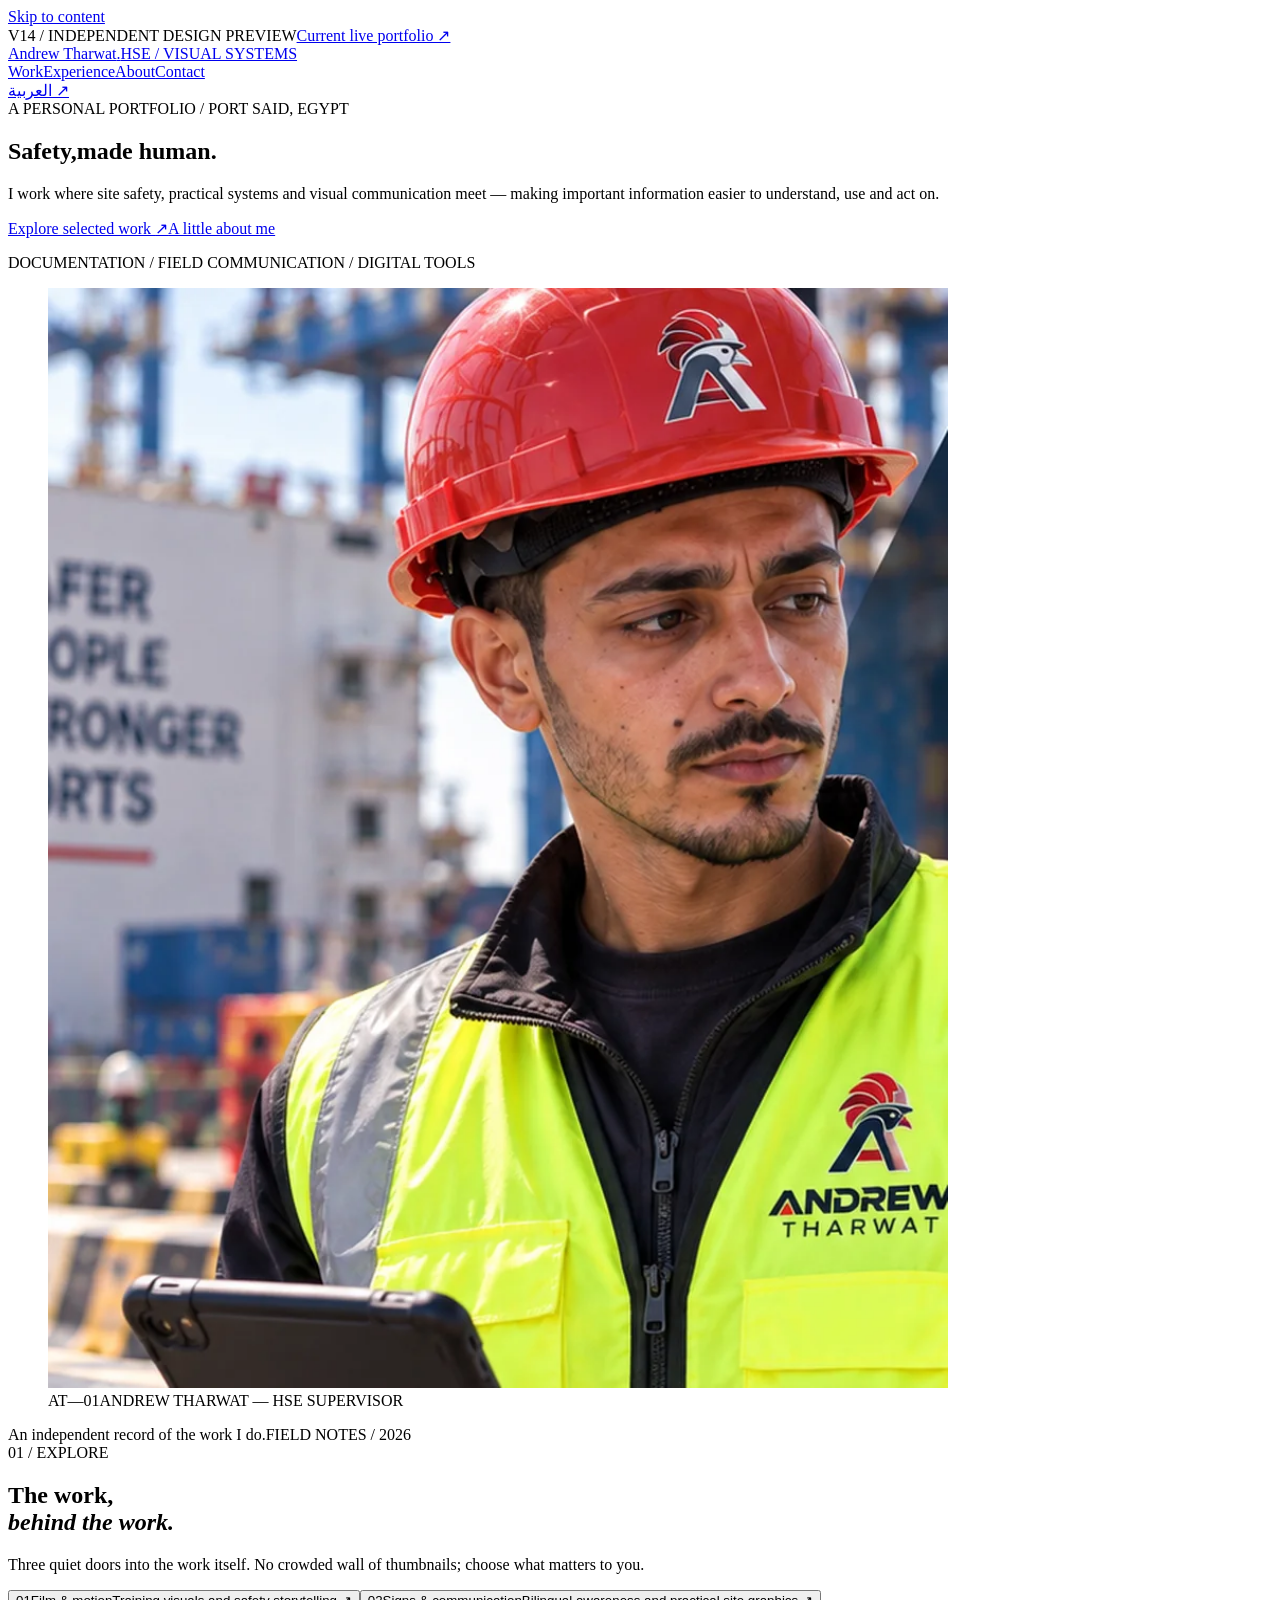
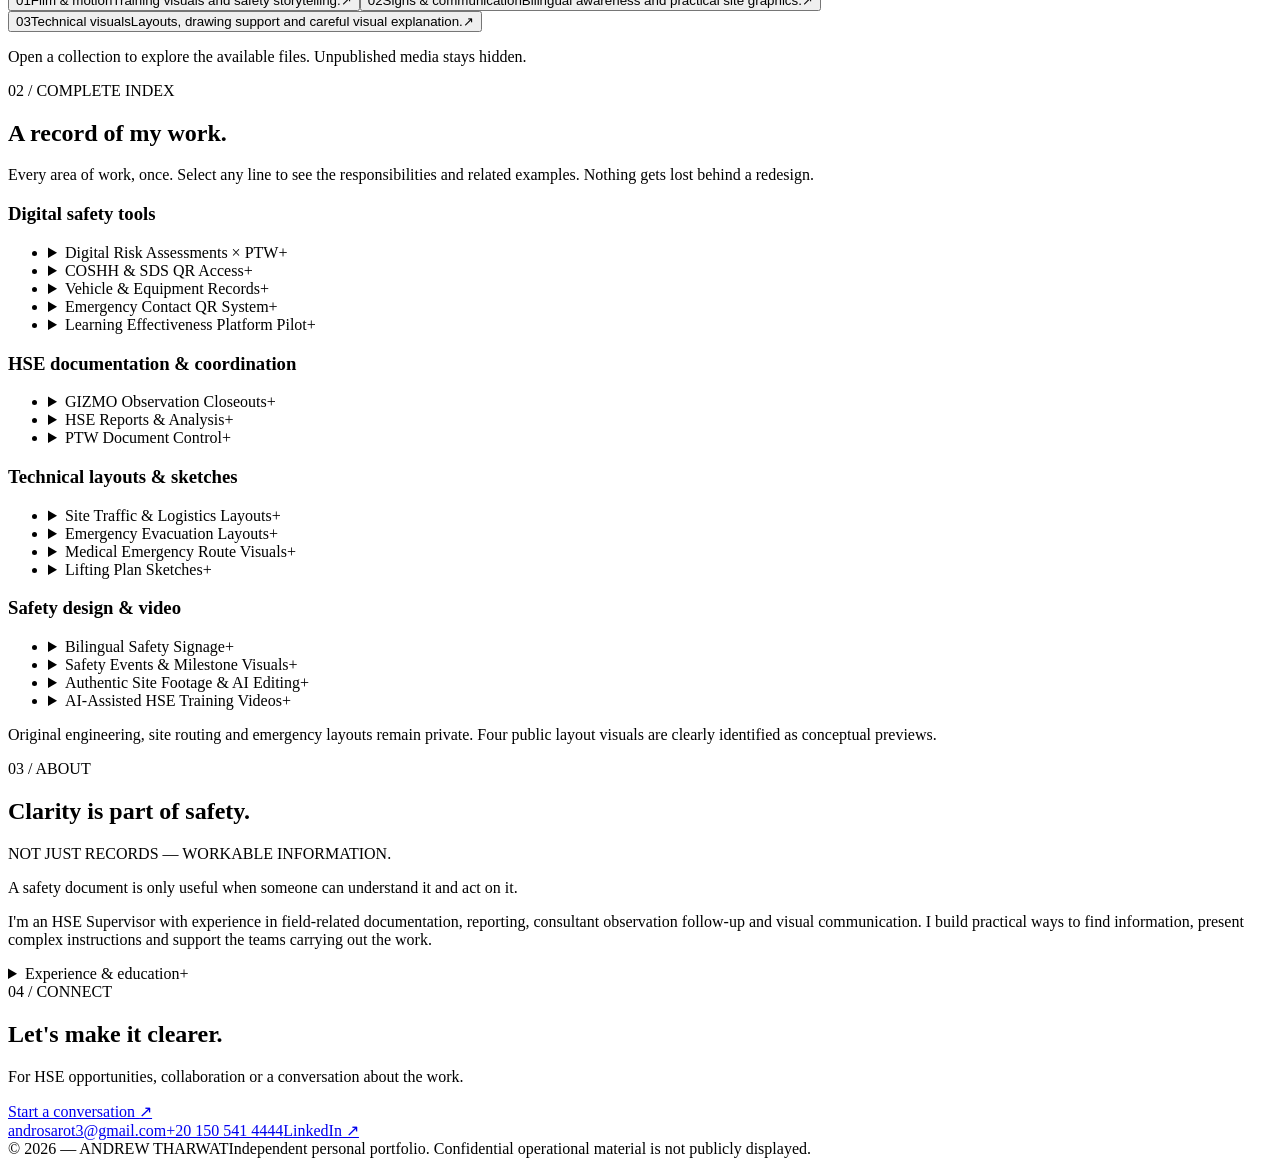
==== index.html @ ddad5f35 "preview(v14): bespoke bilingual Editorial Signature + Quiet Technical page structure" ====
<!doctype html>
<html lang="en" dir="ltr">
<head>
  <meta charset="utf-8">
  <meta name="viewport" content="width=device-width,initial-scale=1,viewport-fit=cover">
  <meta name="theme-color" content="#efece5">
  <meta name="description" content="Andrew Tharwat. HSE Supervisor connecting practical systems, reporting, field documentation and visual safety communication.">
  <meta name="robots" content="noindex,nofollow,noarchive">
  <link rel="icon" type="image/svg+xml" href="favicon.svg">
  <link rel="stylesheet" href="v14.css">
  <script defer src="data.js"></script>
  <script defer src="v11.js"></script>
  <script defer src="v12-work.js"></script>
  <title>Andrew Tharwat — HSE & Visual Communication | V14 Preview</title>
</head>
<body>
<a class="skip" href="#main">Skip to content</a>
<div class="preview-strip"><span class="preview-indicator" aria-hidden="true"></span><span>V14 / INDEPENDENT DESIGN PREVIEW</span><a href="https://andrew.atstudioimpact.com/" target="_blank" rel="noopener noreferrer">Current live portfolio ↗</a></div>
<header class="site-header">
  <div class="wrap nav-shell">
    <a class="identity" href="#top" aria-label="Andrew Tharwat"><span class="identity-name">Andrew Tharwat<span class="period">.</span></span><span class="identity-spec">HSE / VISUAL SYSTEMS</span></a>
    <nav class="site-nav" aria-label="Work"><a href="#collections">Work</a><a href="#experience">Experience</a><a href="#about">About</a><a href="#contact">Contact</a></nav>
    <a class="lang-switch" href="ar.html" hreflang="ar">العربية <span aria-hidden="true">↗</span></a>
  </div>
</header>
<main id="main">
  <section id="top" class="hero wrap" aria-labelledby="hero-heading">
    <div class="hero-rail"><span class="kicker"><span class="kicker-line"></span>A PERSONAL PORTFOLIO / PORT SAID, EGYPT</span></div>
    <div class="hero-main">
      <div class="hero-message">
        <h1 id="hero-heading"><span>Safety,</span><span class="hero-final">made human.</span></h1>
        <p class="hero-description">I work where site safety, practical systems and visual communication meet — making important information easier to understand, use and act on.</p>
        <div class="hero-buttons"><a class="primary-link" href="#collections">Explore selected work <span aria-hidden="true">↗</span></a><a class="secondary-link" href="#about">A little about me</a></div>
        <p class="hero-marginal">DOCUMENTATION / FIELD COMMUNICATION / DIGITAL TOOLS</p>
      </div>
      <figure class="hero-photo">
        <img src="assets/work/andrew-portrait.webp" alt="ANDREW THARWAT — HSE SUPERVISOR" width="900" height="1100" fetchpriority="high">
        <figcaption><span class="caption-number">AT—01</span><span>ANDREW THARWAT — HSE SUPERVISOR</span></figcaption>
      </figure>
    </div>
    <div class="hero-footer"><span>An independent record of the work I do.</span><span>FIELD NOTES / 2026</span></div>
  </section>
  <section id="collections" class="collections section-dark">
    <div class="wrap">
      <div class="heading-grid"><span class="eyebrow">01 / EXPLORE</span><div class="heading-copy"><h2>The work,<br><em>behind the work.</em></h2><p>Three quiet doors into the work itself. No crowded wall of thumbnails; choose what matters to you.</p></div></div>
      <div class="doors"><button type="button" data-open="videos" class="door" aria-haspopup="dialog" aria-controls="library-dialog"><span class="door-n">01</span><span class="door-title">Film & motion</span><span class="door-desc">Training visuals and safety storytelling.</span><span class="door-arrow" aria-hidden="true">↗</span></button><button type="button" data-open="signs" class="door" aria-haspopup="dialog" aria-controls="library-dialog"><span class="door-n">02</span><span class="door-title">Signs & communication</span><span class="door-desc">Bilingual awareness and practical site graphics.</span><span class="door-arrow" aria-hidden="true">↗</span></button><button type="button" data-open="layouts" class="door" aria-haspopup="dialog" aria-controls="library-dialog"><span class="door-n">03</span><span class="door-title">Technical visuals</span><span class="door-desc">Layouts, drawing support and careful visual explanation.</span><span class="door-arrow" aria-hidden="true">↗</span></button></div>
      <p class="collections-note">Open a collection to explore the available files. Unpublished media stays hidden.</p>
    </div>
  </section>
  <section id="experience" class="experience-section">
    <div class="wrap">
      <div class="heading-grid heading-grid-light"><span class="eyebrow">02 / COMPLETE INDEX</span><div class="heading-copy"><h2 id="scope-title">A record of my work.</h2><p>Every area of work, once. Select any line to see the responsibilities and related examples. Nothing gets lost behind a redesign.</p></div></div>
      <div id="full-work-list" class="scope-groups"></div>
      <p class="scope-privacy">Original engineering, site routing and emergency layouts remain private. Four public layout visuals are clearly identified as conceptual previews.</p>
    </div>
  </section>
  <section id="about" class="about-section">
    <div class="wrap about-grid">
      <div class="about-left"><span class="eyebrow">03 / ABOUT</span><h2>Clarity is part of safety.</h2><div class="about-micro">NOT JUST RECORDS — WORKABLE INFORMATION.</div></div>
      <div class="about-right">
        <p class="about-statement">A safety document is only useful when someone can understand it and act on it.</p>
        <p class="about-paragraph">I'm an HSE Supervisor with experience in field-related documentation, reporting, consultant observation follow-up and visual communication. I build practical ways to find information, present complex instructions and support the teams carrying out the work.</p>
        <details class="career"><summary>Experience & education<span aria-hidden="true">+</span></summary><p>Orascom Construction — SCCT2 / PK04 (2024–present): HSE Supervisor. Previously: Bahr Al-Baqar Wastewater Treatment Plant (2021–2022): Safety Officer, mainly documentation and reporting. Helwan University (2020): Art Education.</p></details>
      </div>
    </div>
  </section>
  <footer id="contact" class="contact">
    <div class="wrap">
      <div class="contact-heading"><span class="eyebrow">04 / CONNECT</span><h2>Let's make it clearer.</h2><p>For HSE opportunities, collaboration or a conversation about the work.</p></div>
      <a class="contact-cta" href="mailto:androsarot3@gmail.com">Start a conversation <span aria-hidden="true">↗</span></a>
      <div class="contact-links"><a href="mailto:androsarot3@gmail.com">androsarot3@gmail.com</a><a href="tel:+201505414444">+20 150 541 4444</a><a href="https://www.linkedin.com/in/andrew-tharwat" target="_blank" rel="noopener noreferrer">LinkedIn ↗</a></div>
      <div class="footer-base"><span>© 2026 — ANDREW THARWAT</span><span>Independent personal portfolio. Confidential operational material is not publicly displayed.</span></div>
    </div>
  </footer>
</main>
<dialog id="library-dialog" class="library-dialog" aria-labelledby="library-title">
  <div class="library-inner">
    <header class="library-header"><button id="library-back" type="button" class="back"><span aria-hidden="true">←</span> Back to the portfolio</button><button type="button" id="library-close" class="close" aria-label="Close">×</button></header>
    <div class="library-intro"><span class="eyebrow" id="library-kicker"></span><h2 id="library-title"></h2><p id="library-description"></p></div>
    <div id="library-grid" class="library-grid" aria-live="polite"></div>
    <p class="library-note" id="library-note"></p>
  </div>
</dialog>
<dialog id="detail-dialog" class="detail-dialog" aria-labelledby="detail-title">
  <div class="detail-inner"><button type="button" class="close detail-close" id="detail-close" aria-label="Close">×</button><span class="eyebrow">Scope & responsibility</span><h2 id="detail-title"></h2><p id="detail-description"></p><p class="detail-boundary" id="detail-boundary"></p></div>
</dialog>
<dialog id="player-dialog" class="player-dialog" aria-labelledby="player-title">
  <div class="player-inner"><div class="player-top"><h2 id="player-title"></h2><button type="button" class="close" id="player-close" aria-label="Close">×</button></div><video id="player-video" controls playsinline preload="metadata"></video><p id="player-description"></p><p id="player-error" role="alert"></p></div>
</dialog>
</body>
</html>
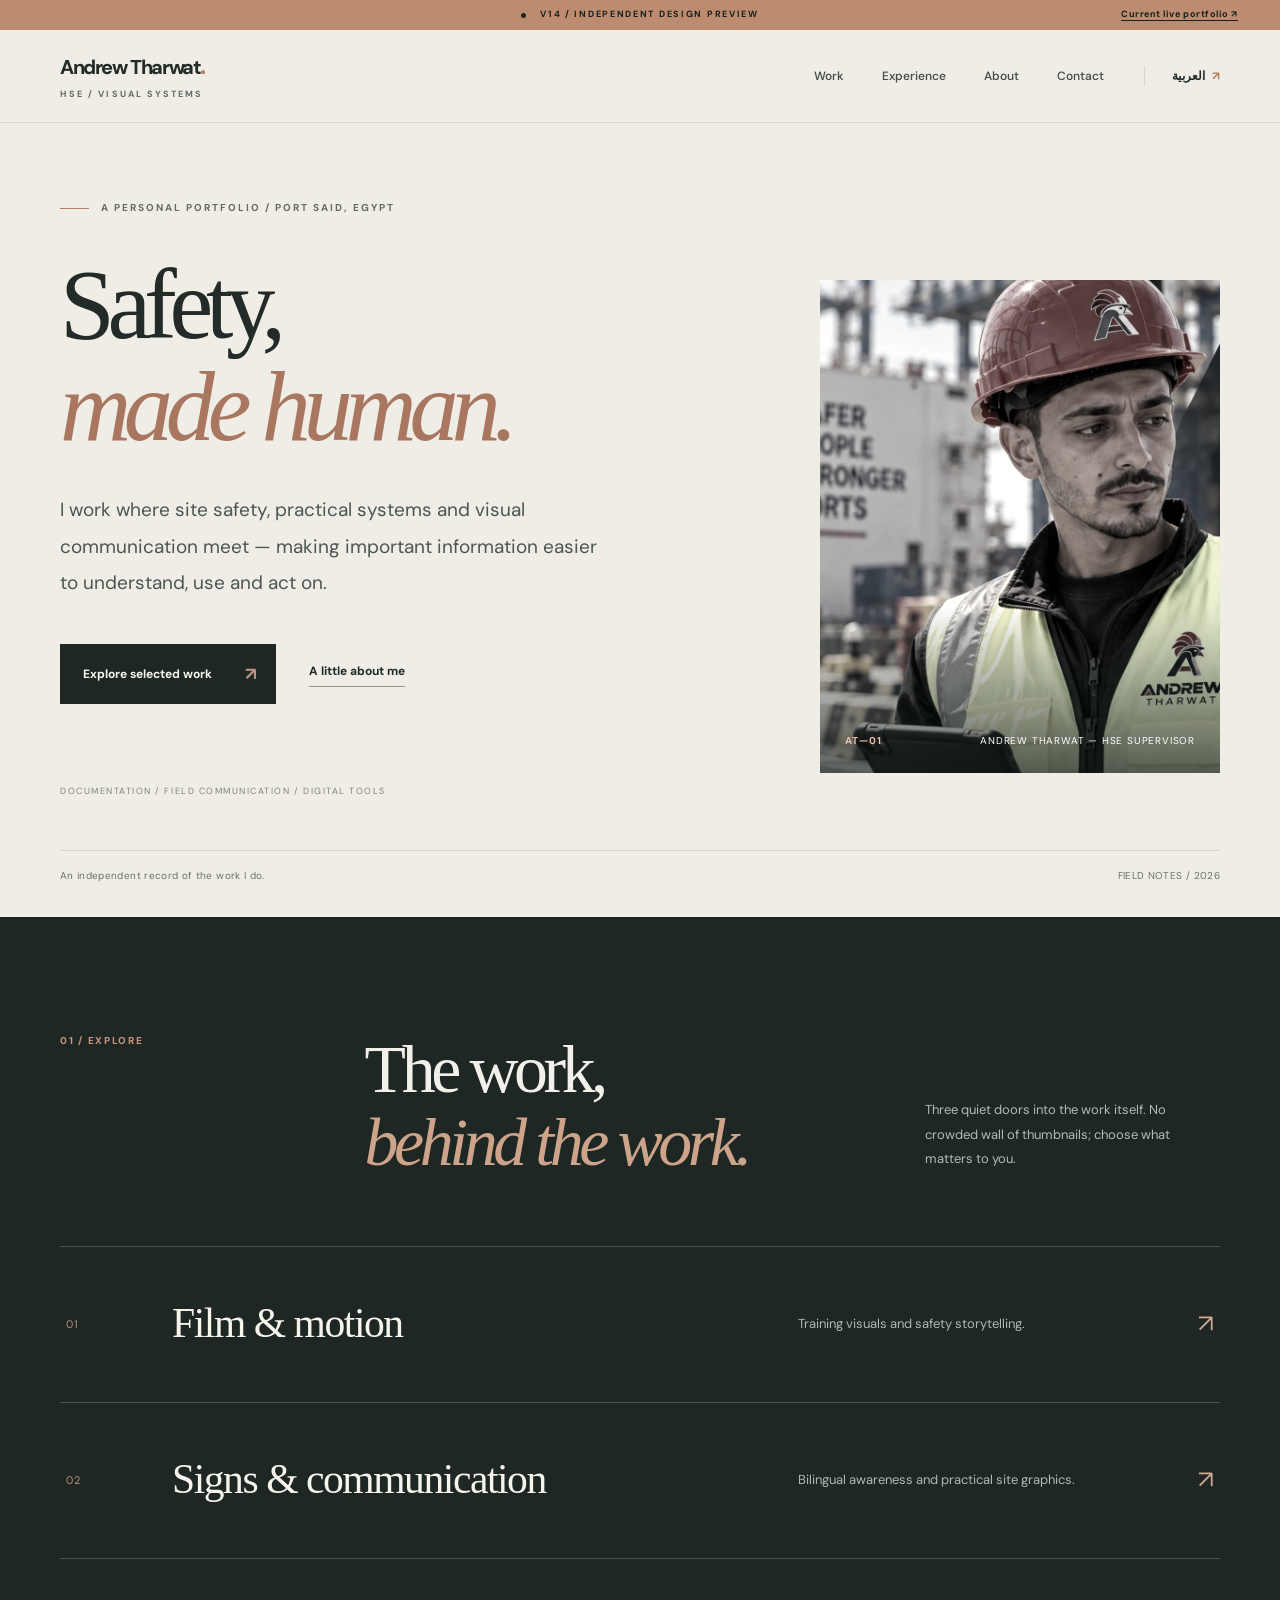
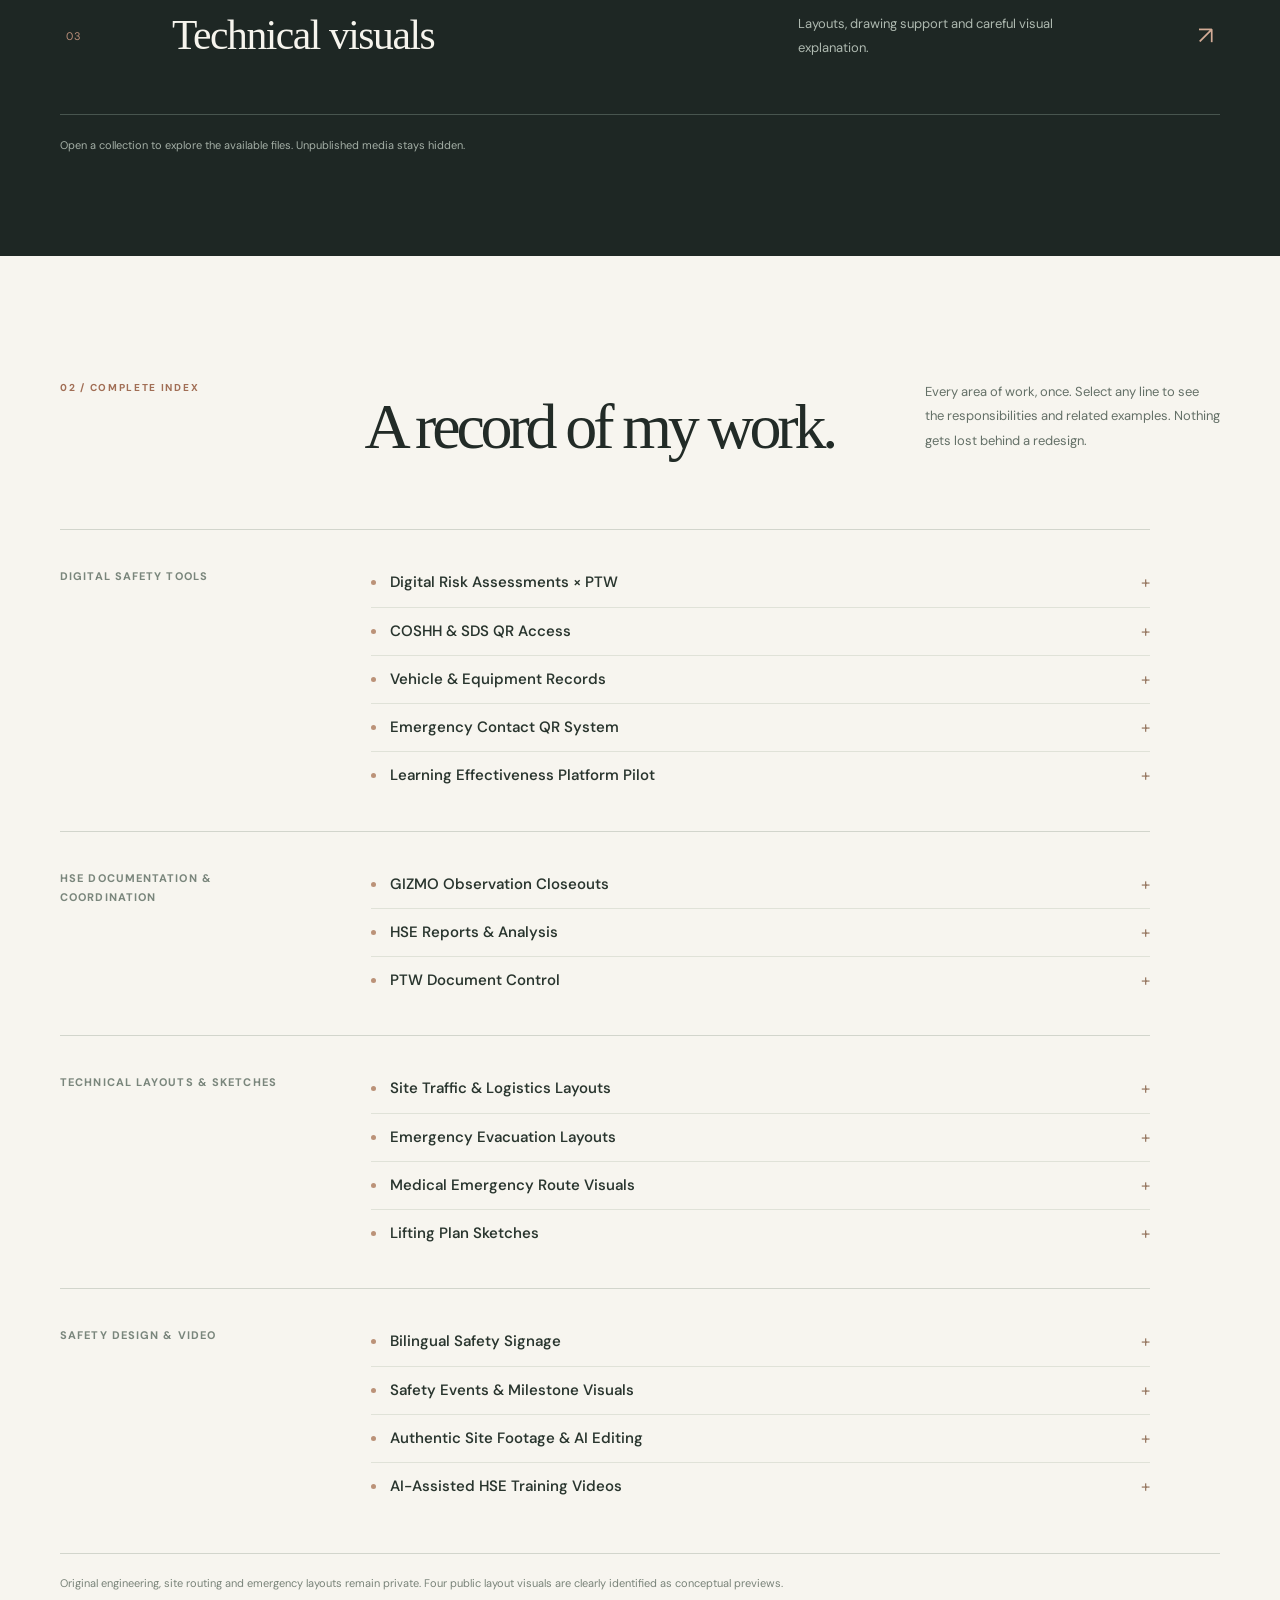
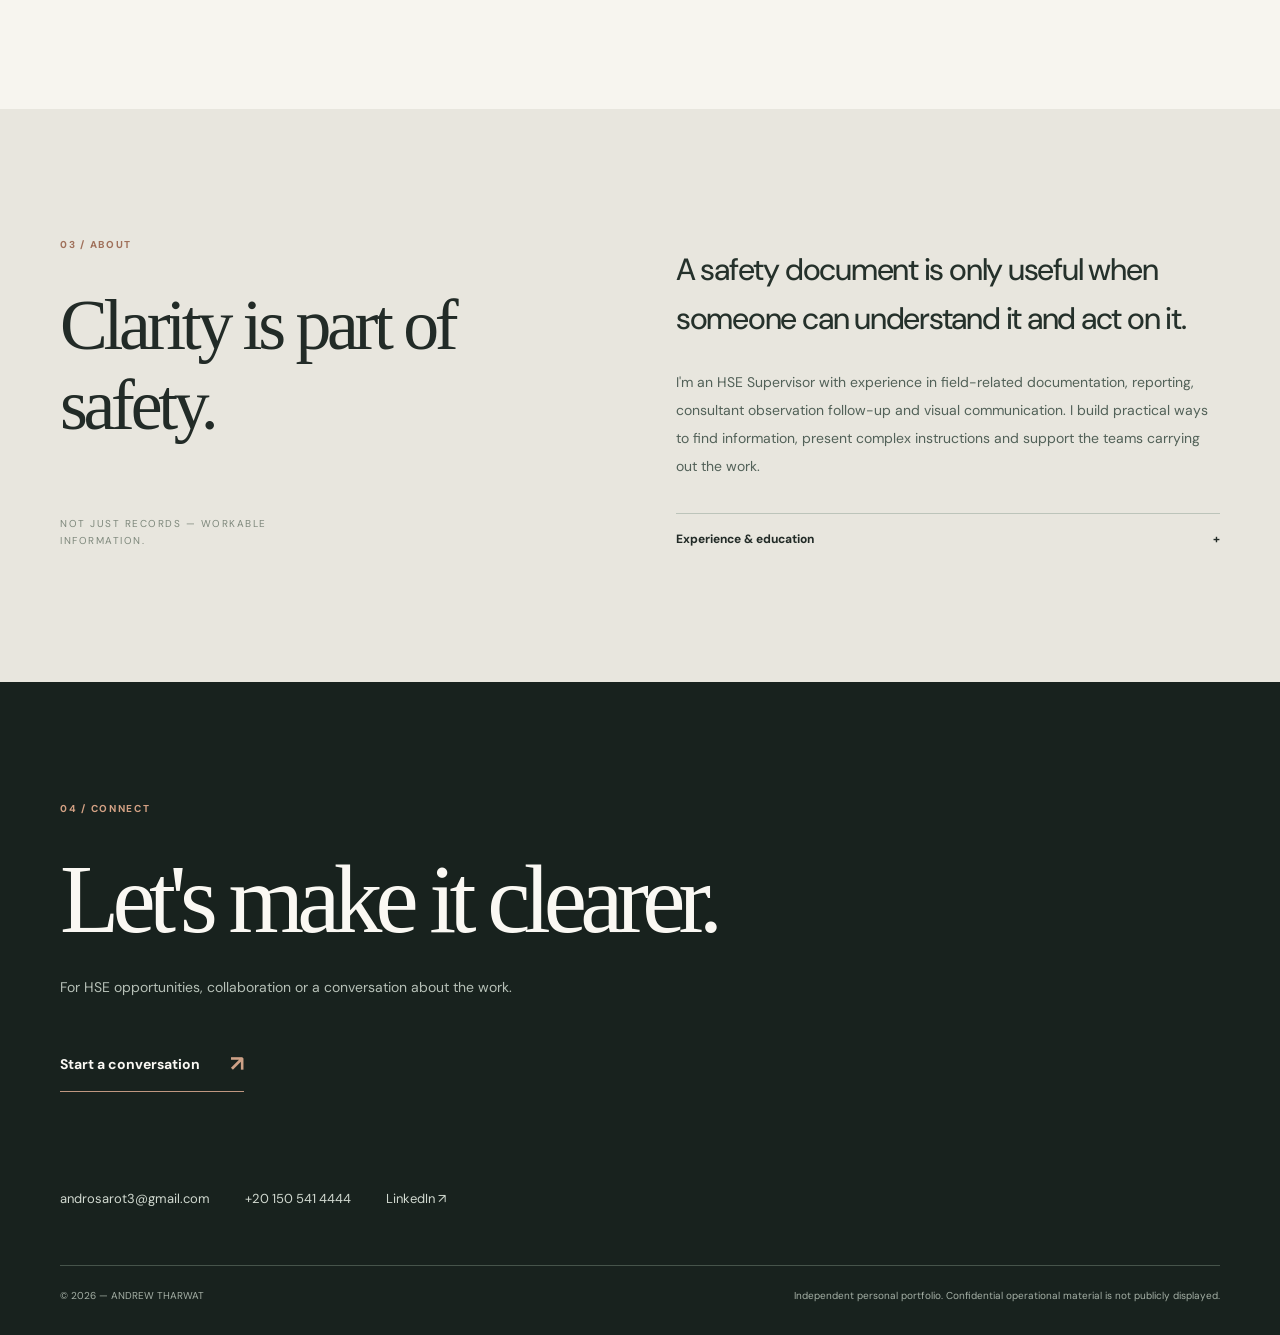
==== commit 770c08a6: "preview(v14): load free bilingual editorial typefaces with system fallbacks" ====
--- a/index.html
+++ b/index.html
@@ -7,6 +7,9 @@
   <meta name="description" content="Andrew Tharwat. HSE Supervisor connecting practical systems, reporting, field documentation and visual safety communication.">
   <meta name="robots" content="noindex,nofollow,noarchive">
   <link rel="icon" type="image/svg+xml" href="favicon.svg">
+  <link rel="preconnect" href="https://fonts.googleapis.com">
+  <link rel="preconnect" href="https://fonts.gstatic.com" crossorigin>
+  <link href="https://fonts.googleapis.com/css2?family=DM+Sans:wght@400;500;600;700&family=IBM+Plex+Sans+Arabic:wght@400;500;600;700&display=swap" rel="stylesheet">
   <link rel="stylesheet" href="v14.css">
   <script defer src="data.js"></script>
   <script defer src="v11.js"></script>
--- a/v14.css
+++ b/v14.css
@@ -0,0 +1,300 @@
+
+/* Andrew Tharwat / V14 Editorial Signature + Quiet Technical
+   Bespoke preview, no template assets or commercial template code. */
+:root{
+  color-scheme:light;
+  --paper:#efede6;--paper-light:#f7f5ef;--paper-mid:#e8e6de;
+  --deep:#1e2724;--deep2:#26312d;--ink:#222b27;--secondary:#636b64;
+  --accent:#b68066;--dark-line:#48554f;--line:#d2d5cc;
+  --display:Georgia,"Times New Roman",serif;
+  --sans:"DM Sans","Segoe UI",Arial,sans-serif;
+  --arabic:"IBM Plex Sans Arabic","Segoe UI",Tahoma,Arial,sans-serif;
+  --width:1240px;
+}
+*{box-sizing:border-box}
+html{scroll-behavior:smooth;scroll-padding-top:86px}
+body{margin:0;background:var(--paper);color:var(--ink);font-family:var(--sans);font-size:16px;line-height:1.68;-webkit-font-smoothing:antialiased;text-rendering:optimizeLegibility}
+html[lang=ar] body{font-family:var(--arabic);line-height:1.85}
+a{color:inherit;text-decoration:none}
+button{font:inherit;color:inherit;cursor:pointer}
+button,a{-webkit-tap-highlight-color:transparent}
+button:focus-visible,a:focus-visible,summary:focus-visible{outline:2px solid var(--accent);outline-offset:5px}
+figure,blockquote{margin:0}
+img{max-width:100%}
+.wrap{width:min(var(--width),calc(100% - 120px));margin-inline:auto}
+.skip{position:absolute;inset-inline-start:12px;top:-100px;z-index:100;padding:10px 18px;background:var(--deep);color:white}
+.skip:focus{top:9px}
+.preview-strip{min-height:30px;background:#bd8b70;color:#17211c;display:flex;align-items:center;justify-content:center;gap:14px;padding:4px 24px;font-size:9px;letter-spacing:.19em;font-weight:700;text-align:center;position:relative}
+.preview-strip a{position:absolute;inset-inline-end:42px;font-weight:700;letter-spacing:.06em;text-decoration:underline;text-underline-offset:3px}
+.preview-indicator{height:5px;width:5px;border-radius:50%;background:var(--deep)}
+html[lang=ar] .preview-strip{font-size:11px;letter-spacing:0}
+.site-header{z-index:40;background:rgba(239,237,230,.96);backdrop-filter:blur(14px);border-bottom:1px solid rgba(32,42,38,.12);position:sticky;top:0}
+.nav-shell{height:92px;display:flex;align-items:center;gap:34px}
+.identity{display:flex;flex-direction:column;align-items:flex-start;line-height:1.15;flex-shrink:0}
+.identity-name{font-family:var(--sans);font-size:20px;font-weight:750;letter-spacing:-.07em}
+html[lang=ar] .identity-name{font-family:var(--arabic);letter-spacing:-.04em}
+.period{color:var(--accent);font-size:25px}
+.identity-spec{font-size:9px;letter-spacing:.23em;color:var(--secondary);margin-top:8px;font-weight:700}
+html[lang=ar] .identity-spec{font-size:10px;letter-spacing:0}
+.site-nav{display:flex;align-items:center;gap:38px;margin-inline-start:auto}
+.site-nav a{font-size:12px;font-weight:550;color:#454f49;transition:color .2s}
+.site-nav a:hover{color:#ad7158}
+.lang-switch{font-size:12px;font-weight:700;white-space:nowrap;border-inline-start:1px solid var(--line);padding-inline-start:27px;margin-inline-start:6px}
+.lang-switch span{margin-inline-start:4px;color:var(--accent)}
+.kicker{display:inline-flex;align-items:center;gap:12px;font-size:10px;letter-spacing:.2em;font-weight:700;color:var(--secondary)}
+.kicker-line{height:1px;width:29px;background:var(--accent)}
+html[lang=ar] .kicker{letter-spacing:0;font-size:12px}
+.hero{padding-block:68px 32px;min-height:690px}
+.hero-rail{padding-bottom:36px}
+.hero-main{display:grid;grid-template-columns:minmax(0,1.14fr) minmax(320px,.66fr);align-items:center;gap:clamp(40px,5.5vw,92px)}
+.hero-message h1{font-family:var(--display);font-weight:400;font-size:clamp(68px,7.7vw,118px);line-height:1.04;letter-spacing:-.074em;margin:0 0 33px}
+.hero-message h1 span{display:block}
+.hero-final{color:#a9765f;font-style:italic}
+html[lang=ar] .hero-message h1{font-family:var(--arabic);font-weight:650;font-size:clamp(53px,5.6vw,83px);line-height:1.3;letter-spacing:-.058em}
+html[lang=ar] .hero-final{font-weight:550;font-style:normal}
+.hero-description{max-width:555px;font-size:clamp(16px,1.5vw,19px);color:#4c5751;line-height:1.93;margin:0}
+.hero-buttons{display:flex;align-items:center;gap:33px;flex-wrap:wrap;margin-top:42px}
+.primary-link{display:inline-flex;align-items:center;gap:33px;background:var(--deep);color:#f9f7f0;padding:15px 19px 15px 23px;font-size:12px;font-weight:700;transition:background .2s,gap .2s}
+html[dir=rtl] .primary-link{padding:15px 23px 15px 19px}
+.primary-link:hover{background:#35473f;gap:40px}
+.primary-link span{color:#b89481;font-size:18px}
+.secondary-link{font-size:12px;font-weight:700;padding-bottom:5px;border-bottom:1px solid #8c978d}
+.secondary-link:hover{color:#b07861;border-color:#b07861}
+.hero-marginal{margin:80px 0 0;font-size:9px;letter-spacing:.17em;color:#7c857d}
+html[lang=ar] .hero-marginal{font-size:11px;letter-spacing:0}
+.hero-photo{aspect-ratio:.81;position:relative;min-height:440px;background:#dbdbd3;overflow:hidden;isolation:isolate}
+.hero-photo::after{content:"";position:absolute;inset:0;background:linear-gradient(180deg,transparent 66%,rgba(10,18,15,.67));pointer-events:none}
+.hero-photo img{display:block;width:100%;height:100%;object-fit:cover;object-position:center 21%;filter:grayscale(.82) contrast(1.045) sepia(.035)}
+.hero-photo figcaption{position:absolute;bottom:25px;inset-inline:25px;display:flex;justify-content:space-between;gap:20px;align-items:end;color:white;z-index:1;font-size:10px;letter-spacing:.08em;line-height:1.45}
+.caption-number{font-weight:700;color:#edc1a7}
+.hero-footer{display:flex;justify-content:space-between;align-items:center;border-top:1px solid var(--line);margin-top:51px;padding-top:17px;gap:15px;color:#69726a;font-size:10px;letter-spacing:.035em}
+html[lang=ar] .hero-footer{font-size:11px;letter-spacing:0}
+.section-dark{background:var(--deep);color:#f2f0ea}
+.collections{padding-block:116px 102px}
+.heading-grid{display:grid;grid-template-columns:minmax(130px,.3fr) minmax(0,1fr);gap:48px}
+.eyebrow{font-size:10px;color:#c6967f;letter-spacing:.17em;text-transform:uppercase;font-weight:750}
+html[lang=ar] .eyebrow{letter-spacing:0;font-size:12px}
+.heading-copy{display:flex;justify-content:space-between;gap:50px;align-items:end}
+.heading-copy h2{font:400 clamp(45px,5.3vw,80px)/1.08 var(--display);letter-spacing:-.065em;margin:0}
+.heading-copy h2 em{font-weight:400;color:#cda38a}
+.heading-copy>p{max-width:295px;color:#b2bbb3;font-size:13px;line-height:1.88;margin:0 0 8px}
+html[lang=ar] .heading-copy h2{font-family:var(--arabic);font-weight:600;font-size:clamp(37px,4vw,62px);letter-spacing:-.035em;line-height:1.43}
+html[lang=ar] .heading-copy h2 em{font-weight:500;font-style:normal}
+.doors{border-top:1px solid var(--dark-line);margin-top:66px}
+.door{width:100%;background:transparent;border:0;border-bottom:1px solid var(--dark-line);text-align:start;min-height:156px;display:grid;grid-template-columns:80px minmax(200px,1.1fr) minmax(180px,.65fr) 36px;gap:26px;align-items:center;color:#f6f4ed;transition:background .25s,padding .25s;padding:19px 6px}
+.door:hover{background:rgba(255,255,255,.043);padding-inline:21px}
+.door-n{font-size:11px;letter-spacing:.1em;color:#b98e79;align-self:center}
+.door-title{font:400 clamp(29px,3.25vw,45px)/1.2 var(--display);letter-spacing:-.035em}
+html[lang=ar] .door-title{font:550 clamp(27px,2.8vw,37px)/1.35 var(--arabic);letter-spacing:-.03em}
+.door-desc{font-size:13px;line-height:1.85;color:#aeb9b0;max-width:300px}
+.door-arrow{color:#d3ab96;font-size:25px;font-weight:350;text-align:end;transition:transform .2s}
+.door:hover .door-arrow{transform:translate(3px,-3px)}
+html[dir=rtl] .door-arrow{transform:scaleX(-1)}
+html[dir=rtl] .door:hover .door-arrow{transform:scaleX(-1) translate(3px,-3px)}
+.collections-note{color:#a4afa6;margin:21px 0 0;font-size:11px}
+.experience-section{background:var(--paper-light);padding-block:124px 115px}
+.heading-grid-light .eyebrow{color:#a16e55}
+.heading-grid-light .heading-copy h2{font-size:clamp(46px,5vw,71px)}
+.heading-grid-light .heading-copy p{color:#647067}
+.scope-groups{margin:68px 0 0;max-width:1090px}
+.work-group{display:grid;grid-template-columns:minmax(180px,.31fr) minmax(0,1fr);gap:70px;border-top:1px solid var(--line);padding:29px 0 31px}
+.work-group-title{font-size:11px;font-weight:750;line-height:1.8;color:#7a867c;letter-spacing:.1em;text-transform:uppercase;margin:8px 0 0}
+html[lang=ar] .work-group-title{font-size:12px;letter-spacing:0}
+.work-lines{list-style:none;padding:0;margin:0}
+.work-line{border-bottom:1px solid #e0e2d8}
+.work-line:last-child{border-bottom:0}
+.work-detail summary{display:flex;gap:14px;align-items:baseline;list-style:none;cursor:pointer;min-height:45px;padding:12px 0}
+.work-detail summary::-webkit-details-marker{display:none}
+.work-dot{width:5px;height:5px;border-radius:50%;background:#bb9278;flex:0 0 5px;align-self:center}
+.work-line-label{flex:1;font-weight:550;font-size:15px;line-height:1.55;color:#29352e;min-width:0}
+.work-detail summary:hover .work-line-label{color:#a47661}
+.work-plus{color:#987963;font-size:17px;align-self:center;line-height:1;transition:transform .2s}
+.work-detail[open] .work-plus{transform:rotate(45deg)}
+.work-extra{padding:1px 38px 24px;color:#57655a;font-size:13px;line-height:1.9}
+.work-summary,.work-responsibility{margin:0 0 9px}
+.work-responsibility strong{color:#26352b}
+.work-example-heading{font-weight:700;margin:15px 0 4px;color:#29352e;font-size:12px}
+.work-examples{padding-inline-start:20px;margin:0}
+.work-examples li{padding-inline-start:1px;margin-bottom:4px}
+.work-examples li::marker{color:#c0a08c}
+.scope-privacy{font-size:11px;line-height:1.8;color:#798379;margin:12px 0 0;border-top:1px solid var(--line);padding-top:20px}
+.about-section{padding-block:128px 132px;background:var(--paper-mid)}
+.about-grid{display:grid;grid-template-columns:minmax(250px,.92fr) minmax(0,1fr);gap:clamp(75px,9vw,170px)}
+.about-left{display:flex;flex-direction:column;align-items:flex-start}
+.about-left .eyebrow{color:#a0715b}
+.about-left h2{font:400 clamp(46px,5.6vw,84px)/1.12 var(--display);letter-spacing:-.06em;max-width:480px;margin:31px 0 0}
+html[lang=ar] .about-left h2{font:600 clamp(39px,4.6vw,64px)/1.5 var(--arabic)}
+.about-micro{font-size:10px;color:#7d877b;letter-spacing:.15em;margin-top:auto;padding-top:60px;max-width:285px}
+html[lang=ar] .about-micro{letter-spacing:0;font-size:12px}
+.about-statement{font-size:clamp(25px,2.4vw,34px);font-weight:450;line-height:1.6;letter-spacing:-.04em;margin:9px 0 24px;color:#25312b}
+html[lang=ar] .about-statement{letter-spacing:0;font-weight:500;font-size:clamp(25px,2.6vw,32px)}
+.about-paragraph{font-size:14px;line-height:2;color:#526158;max-width:580px;margin:0 0 33px}
+.career{border-top:1px solid #bcc4ba;padding-top:15px}
+.career summary{list-style:none;font-size:12px;cursor:pointer;display:flex;justify-content:space-between;gap:20px;font-weight:750}
+.career summary::-webkit-details-marker{display:none}
+.career[open] summary span{transform:rotate(45deg)}
+.career p{font-size:13px;line-height:2;color:#526158;margin:16px 0 0}
+.contact{padding-block:112px 30px;background:#18221e;color:#faf8f3}
+.contact .eyebrow{color:#d3a184}
+.contact-heading{max-width:820px}
+.contact-heading h2{font:400 clamp(65px,7.6vw,115px)/1.06 var(--display);letter-spacing:-.07em;margin:28px 0 22px}
+html[lang=ar] .contact-heading h2{font:550 clamp(55px,6.4vw,95px)/1.35 var(--arabic);letter-spacing:-.05em}
+.contact-heading p{font-size:14px;color:#b6c0b7;line-height:1.9}
+.contact-cta{margin-top:32px;display:inline-flex;gap:30px;align-items:center;border-bottom:1px solid #bf9781;padding-bottom:8px;font-size:14px;font-weight:700}
+.contact-cta span{font-size:22px;color:#cda187}
+.contact-links{display:flex;gap:35px;flex-wrap:wrap;margin-top:96px;font-size:13px}
+.contact-links a{color:#d1d9d0}
+.contact-links a:hover{color:#d7a38c}
+.footer-base{display:flex;gap:35px;justify-content:space-between;align-items:center;border-top:1px solid #46544b;margin-top:55px;padding-top:22px;font-size:10px;color:#a5b0a6}
+/* Collection viewer: keeps V11 behavior, refreshes visual signature */
+.library-dialog{width:100%;max-width:100vw;height:100%;max-height:100dvh;inset:0;border:0;padding:0;background:var(--paper-light);color:var(--ink);overflow-y:auto}
+.library-dialog::backdrop{background:rgba(18,25,20,.78)}
+.library-inner{width:min(1100px,calc(100% - 120px));margin:auto;padding-bottom:110px}
+.library-header{display:flex;align-items:center;justify-content:space-between;gap:20px;border-bottom:1px solid var(--line);padding:28px 0}
+.back{border:0;background:transparent;font-size:12px;font-weight:700;padding:8px 0}
+.back:hover,.close:hover{color:#a57560}
+.close{width:44px;height:44px;border:1px solid var(--line);font-size:26px;font-weight:350;line-height:1;background:transparent}
+.library-intro{padding-block:76px 38px;border-bottom:1px solid var(--line)}
+.library-intro .eyebrow{color:#a57560}
+.library-intro h2{font:400 clamp(57px,6.2vw,90px)/1.14 var(--display);letter-spacing:-.06em;margin:17px 0}
+html[lang=ar] .library-intro h2{font:600 clamp(44px,5vw,67px)/1.45 var(--arabic);letter-spacing:-.035em}
+.library-intro p{font-size:14px;line-height:1.93;color:#5c6960;max-width:660px;margin:0}
+.library-grid{display:grid;grid-template-columns:repeat(2,minmax(0,1fr));gap:20px 38px;padding-block:24px}
+.library-card{border-bottom:1px solid var(--line);padding:18px 0 29px;min-width:0}
+.library-thumb{aspect-ratio:1.62;background:#e4e7df;display:flex;align-items:center;justify-content:center;overflow:hidden;position:relative}
+.library-thumb img{display:block;width:100%;height:100%;object-fit:contain}
+.library-thumb .thumb-placeholder{font-family:var(--display);font-size:50px;color:#bac3b8}
+.library-card-title{font-size:20px;font-weight:600;letter-spacing:-.035em;line-height:1.5;margin:17px 0 7px}
+html[lang=ar] .library-card-title{font-size:19px;letter-spacing:0}
+.library-card-desc{font-size:13px;line-height:1.93;color:#647168;margin:0}
+.library-card-status{font-size:11px;color:#b58169;margin-top:9px}
+.library-card button.open-action{border:0;border-bottom:1px solid currentColor;background:transparent;color:var(--ink);padding:3px 0;margin-top:13px;font-size:12px;font-weight:700}
+.library-card button.open-action:hover{color:#b57a60}
+.library-card button.open-action:disabled{opacity:.42;cursor:default}
+.video-tile .library-thumb{aspect-ratio:16/9;background:#26312a}
+.video-tile .thumb-placeholder{color:#d0ae94}
+.layout-tile .library-thumb{aspect-ratio:1.78}
+.layout-tile .library-card-title{margin-top:17px}
+.layout-caption{font-size:11px;font-weight:600;color:#a7755b;margin:11px 0 0}
+.layout-example-count{font-size:12px;color:#6f7c72;margin:4px 0 0}
+.library-note{padding-top:23px;border-top:1px solid var(--line);font-size:12px;color:#707e73;line-height:1.9}
+.library-empty,.loading-note{grid-column:1/-1;color:#647168;font-size:15px;line-height:1.95;min-height:240px;display:flex;align-items:center;justify-content:center;text-align:center;max-width:650px;margin-inline:auto;padding:20px}
+.detail-dialog,.player-dialog{width:min(780px,calc(100% - 30px));max-height:92dvh;overflow-y:auto;background:var(--paper-light);border:0;padding:0;color:var(--ink)}
+.detail-dialog::backdrop,.player-dialog::backdrop{background:rgba(11,18,14,.78)}
+.detail-inner{padding:clamp(25px,5vw,58px)}
+.detail-close{float:inline-end}
+.detail-inner .eyebrow{color:#a6755d}
+.detail-inner h2{clear:both;font:400 clamp(33px,4.2vw,57px)/1.25 var(--display);letter-spacing:-.06em;margin:31px 0 23px}
+html[lang=ar] .detail-inner h2{font:600 clamp(29px,3vw,43px)/1.5 var(--arabic);letter-spacing:0}
+.detail-inner p{font-size:14px;color:#5c695e;line-height:1.95}
+.detail-boundary{padding-top:24px;border-top:1px solid var(--line)}
+.detail-image{display:block;width:100%;max-height:60vh;object-fit:contain;margin-bottom:24px}
+.detail-examples{border-top:1px solid var(--line);margin-top:24px;padding-top:20px}
+.detail-examples h3{font-size:14px}
+.detail-examples ul{padding-inline-start:20px;line-height:1.85;font-size:13px;color:#5a675e}
+.player-dialog{width:min(980px,calc(100% - 24px));background:#17231d;color:#fff}
+.player-inner{padding:22px}
+.player-top{display:flex;align-items:center;justify-content:space-between;gap:20px;margin-bottom:16px}
+.player-top h2{font-size:19px;font-weight:500;margin:0}
+.player-top .close{color:white;border-color:#56615a}
+.player-inner video{display:block;width:100%;aspect-ratio:16/9;max-height:72dvh;background:#000}
+.player-inner p{font-size:13px;color:#ccd5cb;line-height:1.8}
+#player-error{color:#ffd1b9}
+@media(max-width:1100px){
+ .wrap,.library-inner{width:calc(100% - 76px)}
+ .hero-message h1{font-size:clamp(67px,7.5vw,95px)}
+ .hero-main{gap:40px;grid-template-columns:minmax(0,1.2fr) minmax(300px,.75fr)}
+ .hero-photo{min-height:400px}
+ .heading-grid{gap:32px}
+ .door{grid-template-columns:60px 1fr minmax(150px,.65fr) 30px}
+ .about-grid{gap:60px}
+}
+@media(max-width:800px){
+ .wrap,.library-inner{width:calc(100% - 50px)}
+ .preview-strip a{position:static}
+ .nav-shell{height:80px}
+ .site-nav{gap:15px}
+ .hero{min-height:0}
+ .hero-main{grid-template-columns:1fr 0.7fr;gap:25px}
+ .hero-message h1{font-size:clamp(54px,8vw,72px)}
+ html[lang=ar] .hero-message h1{font-size:clamp(42px,6.5vw,59px)}
+ .hero-photo{min-height:350px}
+ .hero-marginal{margin-top:40px}
+ .heading-grid{grid-template-columns:1fr;gap:23px}
+ .heading-copy{gap:24px}
+ .about-grid{grid-template-columns:1fr 1fr;gap:35px}
+ .work-group{gap:30px}
+}
+@media(max-width:630px){
+ .wrap,.library-inner{width:calc(100% - 40px)}
+ .preview-strip{gap:8px;font-size:8px;min-height:34px;padding-inline:7px;justify-content:space-evenly}
+ .preview-strip a{font-size:9px;white-space:nowrap}
+ .nav-shell{height:73px;gap:12px;justify-content:space-between}
+ .identity-name{font-size:17px}
+ .identity-spec{font-size:7px;letter-spacing:.12em;margin-top:5px}
+ .site-nav{gap:11px;margin-inline-start:0}
+ .site-nav a{font-size:11px}
+ .site-nav a:nth-child(2),.site-nav a:nth-child(3){display:none}
+ .lang-switch{font-size:11px;padding-inline-start:10px;margin-inline-start:0}
+ .hero{padding-top:48px;padding-bottom:28px}
+ .hero-rail{padding-bottom:28px}
+ .hero-main{grid-template-columns:1fr;gap:46px}
+ .hero-message h1{font-size:clamp(59px,14vw,85px);margin-bottom:22px}
+ html[lang=ar] .hero-message h1{font-size:clamp(48px,10.3vw,66px)}
+ .hero-description{font-size:16px;max-width:530px}
+ .hero-buttons{gap:22px;margin-top:30px}
+ .hero-marginal{margin:39px 0 0}
+ .hero-photo{aspect-ratio:1.18;min-height:0;max-height:400px;width:100%}
+ .hero-photo img{object-position:center 26%}
+ .hero-photo figcaption{bottom:17px;inset-inline:18px;font-size:9px}
+ .hero-footer{margin-top:29px;font-size:9px}
+ .collections{padding-block:75px 74px}
+ .heading-copy{display:block}
+ .heading-copy h2{font-size:clamp(48px,11vw,71px)}
+ html[lang=ar] .heading-copy h2{font-size:clamp(39px,9vw,57px)}
+ .heading-copy>p{margin-top:22px;max-width:520px}
+ .doors{margin-top:35px}
+ .door{grid-template-columns:31px 1fr 24px;gap:10px;min-height:125px;padding:20px 0}
+ .door-n{font-size:10px}
+ .door-title{font-size:clamp(30px,7.2vw,41px)}
+ html[lang=ar] .door-title{font-size:clamp(24px,5.7vw,33px)}
+ .door-desc{grid-column:2;grid-row:2;font-size:12px;max-width:none;margin-top:-8px}
+ .door-arrow{grid-column:3;grid-row:1}
+ .experience-section{padding-block:74px 77px}
+ .heading-grid-light .heading-copy h2{font-size:clamp(44px,9vw,59px)}
+ .scope-groups{margin-top:37px}
+ .work-group{grid-template-columns:1fr;gap:10px;padding-block:25px}
+ .work-group-title{margin:0}
+ .work-line-label{font-size:14px}
+ .work-extra{padding-inline:20px}
+ .about-section{padding-block:79px 82px}
+ .about-grid{grid-template-columns:1fr;gap:27px}
+ .about-left h2{font-size:clamp(43px,10vw,62px)}
+ .about-micro{padding-top:17px}
+ .about-statement{font-size:27px}
+ .contact{padding-block:86px 27px}
+ .contact-heading h2{font-size:clamp(61px,13vw,87px)}
+ html[lang=ar] .contact-heading h2{font-size:clamp(47px,10vw,70px)}
+ .contact-links{gap:18px;margin-top:67px}
+ .footer-base{display:block;margin-top:44px}
+ .footer-base span{display:block;margin:8px 0}
+ .library-header{padding:16px 0}
+ .library-intro{padding:49px 0 25px}
+ .library-intro h2{font-size:clamp(45px,12vw,66px)}
+ html[lang=ar] .library-intro h2{font-size:clamp(38px,9vw,60px)}
+ .library-grid{grid-template-columns:1fr;gap:7px}
+ .library-empty{min-height:180px}
+}
+@media(max-width:385px){
+ .wrap,.library-inner{width:calc(100% - 30px)}
+ .hero-message h1{font-size:56px}
+ html[lang=ar] .hero-message h1{font-size:43px}
+ .site-nav a{font-size:10px}
+ .identity-name{font-size:16px}
+ .primary-link{padding:12px 15px;font-size:11px}
+ .door-title{font-size:28px}
+}
+@media(prefers-reduced-motion:reduce){
+ html{scroll-behavior:auto}
+ *,*::before,*::after{transition-duration:.01ms!important;animation-duration:.01ms!important}
+}
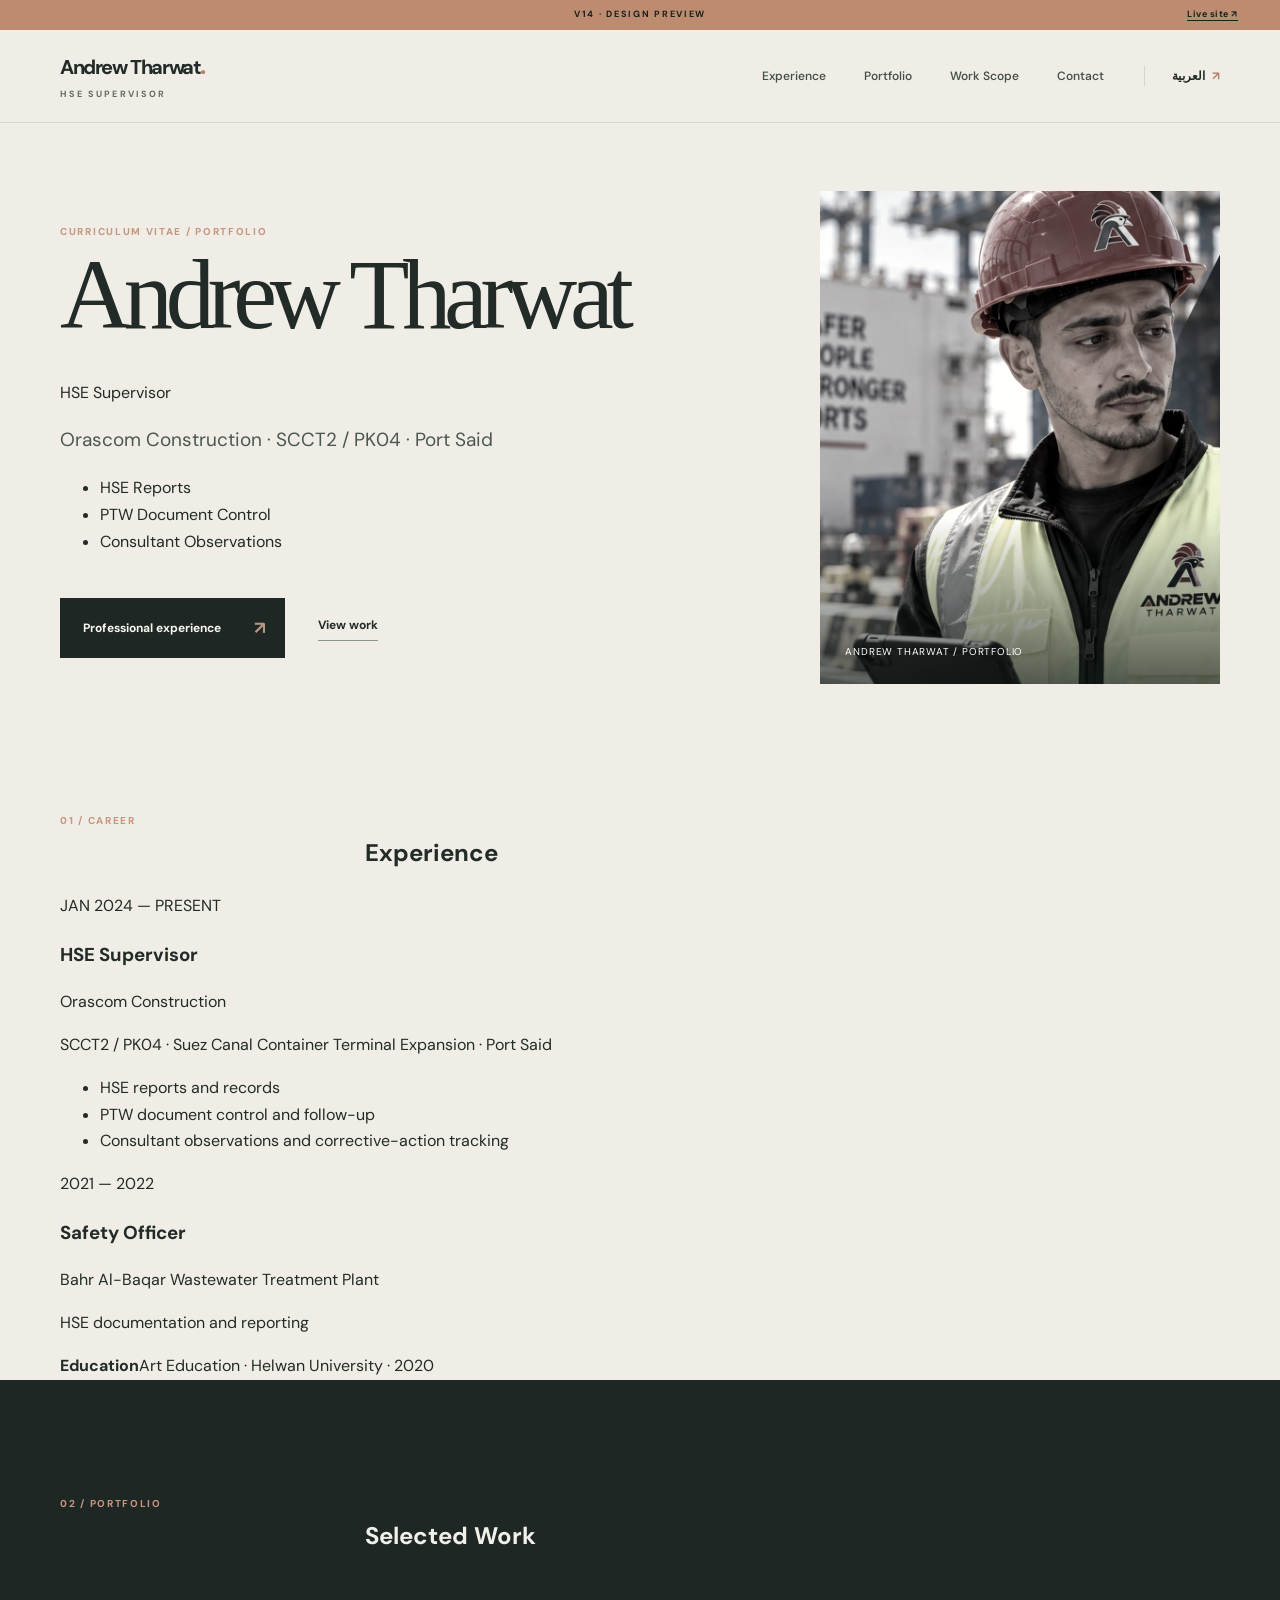
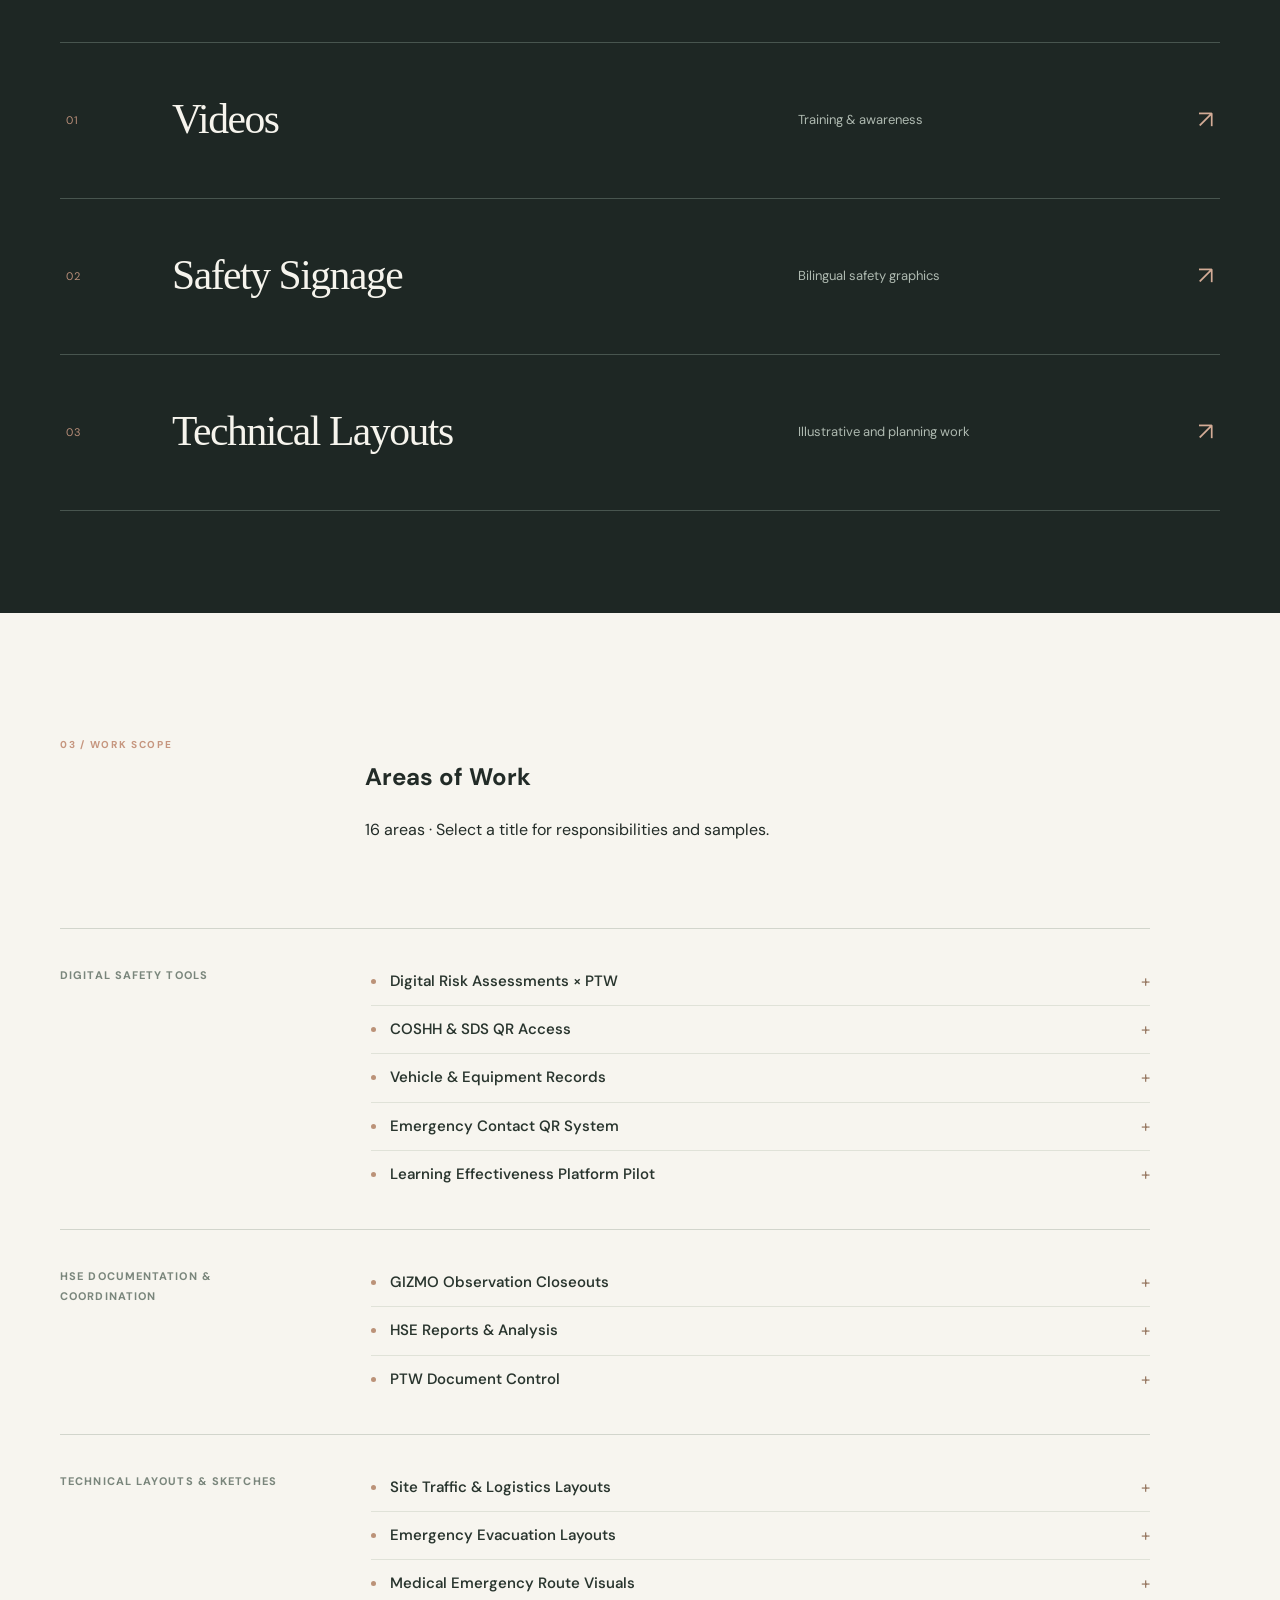
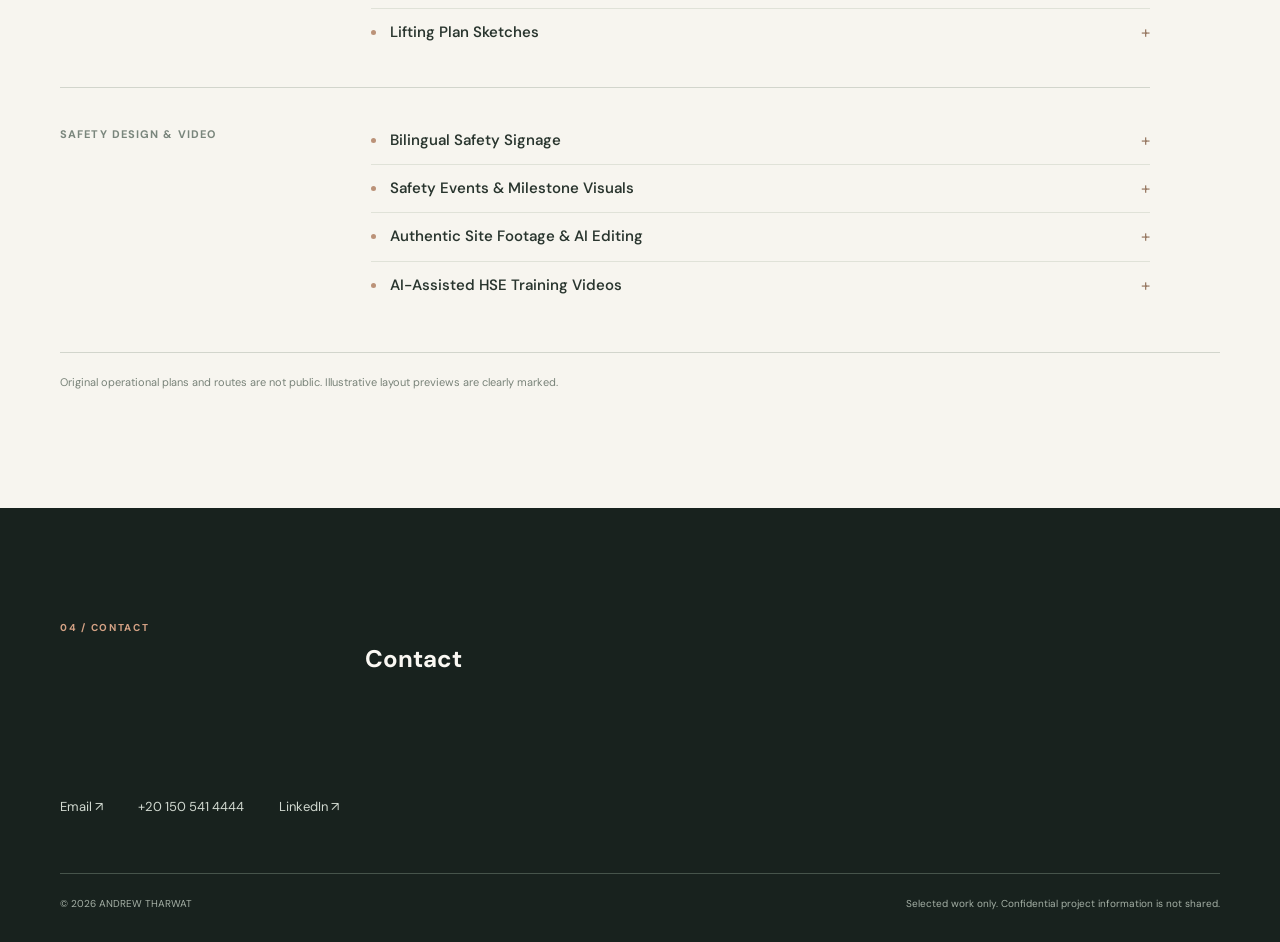
==== commit e8aed80a: "refine(v14): CV-first concise bilingual layout with clear experience and short portfolio labels" ====
--- a/index.html
+++ b/index.html
@@ -1,94 +1,67 @@
 <!doctype html>
 <html lang="en" dir="ltr">
 <head>
-  <meta charset="utf-8">
-  <meta name="viewport" content="width=device-width,initial-scale=1,viewport-fit=cover">
-  <meta name="theme-color" content="#efece5">
-  <meta name="description" content="Andrew Tharwat. HSE Supervisor connecting practical systems, reporting, field documentation and visual safety communication.">
-  <meta name="robots" content="noindex,nofollow,noarchive">
-  <link rel="icon" type="image/svg+xml" href="favicon.svg">
-  <link rel="preconnect" href="https://fonts.googleapis.com">
-  <link rel="preconnect" href="https://fonts.gstatic.com" crossorigin>
-  <link href="https://fonts.googleapis.com/css2?family=DM+Sans:wght@400;500;600;700&family=IBM+Plex+Sans+Arabic:wght@400;500;600;700&display=swap" rel="stylesheet">
-  <link rel="stylesheet" href="v14.css">
-  <script defer src="data.js"></script>
-  <script defer src="v11.js"></script>
-  <script defer src="v12-work.js"></script>
-  <title>Andrew Tharwat — HSE & Visual Communication | V14 Preview</title>
+<meta charset="utf-8">
+<meta name="viewport" content="width=device-width,initial-scale=1,viewport-fit=cover">
+<meta name="theme-color" content="#f3f1eb">
+<meta name="description" content="Andrew Tharwat — HSE Supervisor, SCCT2 / PK04, Orascom Construction. Experience, professional work, and visual portfolio.">
+<meta name="robots" content="noindex,nofollow,noarchive">
+<link rel="icon" type="image/svg+xml" href="favicon.svg">
+<link rel="preconnect" href="https://fonts.googleapis.com">
+<link rel="preconnect" href="https://fonts.gstatic.com" crossorigin>
+<link href="https://fonts.googleapis.com/css2?family=DM+Sans:wght@400;500;600;700&family=IBM+Plex+Sans+Arabic:wght@400;500;600;700&display=swap" rel="stylesheet">
+<link rel="stylesheet" href="v14.css">
+<script defer src="data.js"></script><script defer src="v11.js"></script><script defer src="v12-work.js"></script>
+<title>Andrew Tharwat | HSE Supervisor — Portfolio Preview</title>
 </head>
 <body>
 <a class="skip" href="#main">Skip to content</a>
-<div class="preview-strip"><span class="preview-indicator" aria-hidden="true"></span><span>V14 / INDEPENDENT DESIGN PREVIEW</span><a href="https://andrew.atstudioimpact.com/" target="_blank" rel="noopener noreferrer">Current live portfolio ↗</a></div>
-<header class="site-header">
-  <div class="wrap nav-shell">
-    <a class="identity" href="#top" aria-label="Andrew Tharwat"><span class="identity-name">Andrew Tharwat<span class="period">.</span></span><span class="identity-spec">HSE / VISUAL SYSTEMS</span></a>
-    <nav class="site-nav" aria-label="Work"><a href="#collections">Work</a><a href="#experience">Experience</a><a href="#about">About</a><a href="#contact">Contact</a></nav>
-    <a class="lang-switch" href="ar.html" hreflang="ar">العربية <span aria-hidden="true">↗</span></a>
+<div class="preview-strip"><span>V14 · DESIGN PREVIEW</span><a href="https://andrew.atstudioimpact.com/" target="_blank" rel="noopener noreferrer">Live site ↗</a></div>
+<header class="site-header"><div class="wrap nav-shell">
+<a class="identity" href="#top"><strong class="identity-name">Andrew Tharwat<span class="period">.</span></strong><small class="identity-spec">HSE SUPERVISOR</small></a>
+<nav class="site-nav" aria-label="Navigation"><a href="#career">Experience</a><a href="#collections">Portfolio</a><a href="#experience">Work Scope</a><a href="#contact">Contact</a></nav>
+<a class="lang-switch" href="ar.html" hreflang="ar">العربية <span aria-hidden="true">↗</span></a>
+</div></header>
+<main id="main">
+<section id="top" class="hero wrap" aria-labelledby="hero-heading">
+<div class="hero-main">
+  <div class="hero-message">
+    <span class="eyebrow">CURRICULUM VITAE / PORTFOLIO</span>
+    <h1 id="hero-heading">Andrew Tharwat</h1>
+    <p class="hero-role">HSE Supervisor</p>
+    <p class="hero-description">Orascom Construction · SCCT2 / PK04 · Port Said</p>
+    <ul class="hero-competencies"><li>HSE Reports</li><li>PTW Document Control</li><li>Consultant Observations</li></ul>
+    <div class="hero-buttons"><a class="primary-link" href="#career">Professional experience <span aria-hidden="true">↗</span></a><a class="secondary-link" href="#collections">View work</a></div>
   </div>
-</header>
-<main id="main">
-  <section id="top" class="hero wrap" aria-labelledby="hero-heading">
-    <div class="hero-rail"><span class="kicker"><span class="kicker-line"></span>A PERSONAL PORTFOLIO / PORT SAID, EGYPT</span></div>
-    <div class="hero-main">
-      <div class="hero-message">
-        <h1 id="hero-heading"><span>Safety,</span><span class="hero-final">made human.</span></h1>
-        <p class="hero-description">I work where site safety, practical systems and visual communication meet — making important information easier to understand, use and act on.</p>
-        <div class="hero-buttons"><a class="primary-link" href="#collections">Explore selected work <span aria-hidden="true">↗</span></a><a class="secondary-link" href="#about">A little about me</a></div>
-        <p class="hero-marginal">DOCUMENTATION / FIELD COMMUNICATION / DIGITAL TOOLS</p>
-      </div>
-      <figure class="hero-photo">
-        <img src="assets/work/andrew-portrait.webp" alt="ANDREW THARWAT — HSE SUPERVISOR" width="900" height="1100" fetchpriority="high">
-        <figcaption><span class="caption-number">AT—01</span><span>ANDREW THARWAT — HSE SUPERVISOR</span></figcaption>
-      </figure>
-    </div>
-    <div class="hero-footer"><span>An independent record of the work I do.</span><span>FIELD NOTES / 2026</span></div>
-  </section>
-  <section id="collections" class="collections section-dark">
-    <div class="wrap">
-      <div class="heading-grid"><span class="eyebrow">01 / EXPLORE</span><div class="heading-copy"><h2>The work,<br><em>behind the work.</em></h2><p>Three quiet doors into the work itself. No crowded wall of thumbnails; choose what matters to you.</p></div></div>
-      <div class="doors"><button type="button" data-open="videos" class="door" aria-haspopup="dialog" aria-controls="library-dialog"><span class="door-n">01</span><span class="door-title">Film & motion</span><span class="door-desc">Training visuals and safety storytelling.</span><span class="door-arrow" aria-hidden="true">↗</span></button><button type="button" data-open="signs" class="door" aria-haspopup="dialog" aria-controls="library-dialog"><span class="door-n">02</span><span class="door-title">Signs & communication</span><span class="door-desc">Bilingual awareness and practical site graphics.</span><span class="door-arrow" aria-hidden="true">↗</span></button><button type="button" data-open="layouts" class="door" aria-haspopup="dialog" aria-controls="library-dialog"><span class="door-n">03</span><span class="door-title">Technical visuals</span><span class="door-desc">Layouts, drawing support and careful visual explanation.</span><span class="door-arrow" aria-hidden="true">↗</span></button></div>
-      <p class="collections-note">Open a collection to explore the available files. Unpublished media stays hidden.</p>
-    </div>
-  </section>
-  <section id="experience" class="experience-section">
-    <div class="wrap">
-      <div class="heading-grid heading-grid-light"><span class="eyebrow">02 / COMPLETE INDEX</span><div class="heading-copy"><h2 id="scope-title">A record of my work.</h2><p>Every area of work, once. Select any line to see the responsibilities and related examples. Nothing gets lost behind a redesign.</p></div></div>
-      <div id="full-work-list" class="scope-groups"></div>
-      <p class="scope-privacy">Original engineering, site routing and emergency layouts remain private. Four public layout visuals are clearly identified as conceptual previews.</p>
-    </div>
-  </section>
-  <section id="about" class="about-section">
-    <div class="wrap about-grid">
-      <div class="about-left"><span class="eyebrow">03 / ABOUT</span><h2>Clarity is part of safety.</h2><div class="about-micro">NOT JUST RECORDS — WORKABLE INFORMATION.</div></div>
-      <div class="about-right">
-        <p class="about-statement">A safety document is only useful when someone can understand it and act on it.</p>
-        <p class="about-paragraph">I'm an HSE Supervisor with experience in field-related documentation, reporting, consultant observation follow-up and visual communication. I build practical ways to find information, present complex instructions and support the teams carrying out the work.</p>
-        <details class="career"><summary>Experience & education<span aria-hidden="true">+</span></summary><p>Orascom Construction — SCCT2 / PK04 (2024–present): HSE Supervisor. Previously: Bahr Al-Baqar Wastewater Treatment Plant (2021–2022): Safety Officer, mainly documentation and reporting. Helwan University (2020): Art Education.</p></details>
-      </div>
-    </div>
-  </section>
-  <footer id="contact" class="contact">
-    <div class="wrap">
-      <div class="contact-heading"><span class="eyebrow">04 / CONNECT</span><h2>Let's make it clearer.</h2><p>For HSE opportunities, collaboration or a conversation about the work.</p></div>
-      <a class="contact-cta" href="mailto:androsarot3@gmail.com">Start a conversation <span aria-hidden="true">↗</span></a>
-      <div class="contact-links"><a href="mailto:androsarot3@gmail.com">androsarot3@gmail.com</a><a href="tel:+201505414444">+20 150 541 4444</a><a href="https://www.linkedin.com/in/andrew-tharwat" target="_blank" rel="noopener noreferrer">LinkedIn ↗</a></div>
-      <div class="footer-base"><span>© 2026 — ANDREW THARWAT</span><span>Independent personal portfolio. Confidential operational material is not publicly displayed.</span></div>
-    </div>
-  </footer>
+  <figure class="hero-photo"><img src="assets/work/andrew-portrait.webp" alt="Andrew Tharwat — professional portrait" width="900" height="1100" fetchpriority="high"><figcaption>ANDREW THARWAT / PORTFOLIO</figcaption></figure>
+</div>
+</section>
+<section id="career" class="career-section"><div class="wrap">
+<div class="heading-grid"><span class="eyebrow">01 / CAREER</span><h2>Experience</h2></div>
+<div class="timeline"><article class="timeline-item"><time>JAN 2024 — PRESENT</time><div class="timeline-main"><h3>HSE Supervisor</h3><p class="company">Orascom Construction</p><p class="project">SCCT2 / PK04 · Suez Canal Container Terminal Expansion · Port Said</p><ul class="responsibilities"><li>HSE reports and records</li><li>PTW document control and follow-up</li><li>Consultant observations and corrective-action tracking</li></ul></div></article><article class="timeline-item"><time>2021 — 2022</time><div class="timeline-main"><h3>Safety Officer</h3><p class="company">Bahr Al-Baqar Wastewater Treatment Plant</p><p class="project">HSE documentation and reporting</p></div></article></div>
+<div class="education"><strong>Education</strong><span>Art Education · Helwan University · 2020</span></div>
+</div></section>
+<section id="collections" class="collections section-dark"><div class="wrap">
+<div class="heading-grid"><span class="eyebrow">02 / PORTFOLIO</span><h2>Selected Work</h2></div>
+<div class="doors"><button type="button" class="door" data-open="videos" aria-haspopup="dialog" aria-controls="library-dialog"><span class="door-n">01</span><span class="door-title">Videos</span><span class="door-desc">Training &amp; awareness</span><span class="door-arrow" aria-hidden="true">↗</span></button><button type="button" class="door" data-open="signs" aria-haspopup="dialog" aria-controls="library-dialog"><span class="door-n">02</span><span class="door-title">Safety Signage</span><span class="door-desc">Bilingual safety graphics</span><span class="door-arrow" aria-hidden="true">↗</span></button><button type="button" class="door" data-open="layouts" aria-haspopup="dialog" aria-controls="library-dialog"><span class="door-n">03</span><span class="door-title">Technical Layouts</span><span class="door-desc">Illustrative and planning work</span><span class="door-arrow" aria-hidden="true">↗</span></button></div>
+</div></section>
+<section id="experience" class="experience-section"><div class="wrap">
+<div class="heading-grid"><span class="eyebrow">03 / WORK SCOPE</span><div><h2 id="scope-title">Areas of Work</h2><p class="section-note">16 areas · Select a title for responsibilities and samples.</p></div></div>
+<div id="full-work-list" class="scope-groups"></div>
+<p class="scope-privacy">Original operational plans and routes are not public. Illustrative layout previews are clearly marked.</p>
+</div></section>
+<footer id="contact" class="contact"><div class="wrap">
+<div class="heading-grid"><span class="eyebrow">04 / CONTACT</span><h2>Contact</h2></div>
+<div class="contact-links"><a href="mailto:androsarot3@gmail.com">Email ↗</a><a href="tel:+201505414444">+20 150 541 4444</a><a href="https://www.linkedin.com/in/andrew-tharwat" target="_blank" rel="noopener noreferrer">LinkedIn ↗</a></div>
+<div class="footer-base"><span>© 2026 ANDREW THARWAT</span><span>Selected work only. Confidential project information is not shared.</span></div>
+</div></footer>
 </main>
 <dialog id="library-dialog" class="library-dialog" aria-labelledby="library-title">
-  <div class="library-inner">
-    <header class="library-header"><button id="library-back" type="button" class="back"><span aria-hidden="true">←</span> Back to the portfolio</button><button type="button" id="library-close" class="close" aria-label="Close">×</button></header>
-    <div class="library-intro"><span class="eyebrow" id="library-kicker"></span><h2 id="library-title"></h2><p id="library-description"></p></div>
-    <div id="library-grid" class="library-grid" aria-live="polite"></div>
-    <p class="library-note" id="library-note"></p>
-  </div>
+ <div class="library-inner"><header class="library-header"><button id="library-back" type="button" class="back">← Back</button><button type="button" id="library-close" class="close" aria-label="Close">×</button></header>
+ <div class="library-intro"><span class="eyebrow" id="library-kicker"></span><h2 id="library-title"></h2><p id="library-description"></p></div>
+ <div id="library-grid" class="library-grid" aria-live="polite"></div><p class="library-note" id="library-note"></p></div>
 </dialog>
-<dialog id="detail-dialog" class="detail-dialog" aria-labelledby="detail-title">
-  <div class="detail-inner"><button type="button" class="close detail-close" id="detail-close" aria-label="Close">×</button><span class="eyebrow">Scope & responsibility</span><h2 id="detail-title"></h2><p id="detail-description"></p><p class="detail-boundary" id="detail-boundary"></p></div>
-</dialog>
-<dialog id="player-dialog" class="player-dialog" aria-labelledby="player-title">
-  <div class="player-inner"><div class="player-top"><h2 id="player-title"></h2><button type="button" class="close" id="player-close" aria-label="Close">×</button></div><video id="player-video" controls playsinline preload="metadata"></video><p id="player-description"></p><p id="player-error" role="alert"></p></div>
-</dialog>
+<dialog id="detail-dialog" class="detail-dialog" aria-labelledby="detail-title"><div class="detail-inner"><button type="button" class="close detail-close" id="detail-close" aria-label="Close">×</button><span class="eyebrow">Role & responsibility</span><h2 id="detail-title"></h2><p id="detail-description"></p><p class="detail-boundary" id="detail-boundary"></p></div></dialog>
+<dialog id="player-dialog" class="player-dialog" aria-labelledby="player-title"><div class="player-inner"><div class="player-top"><h2 id="player-title"></h2><button type="button" class="close" id="player-close" aria-label="Close">×</button></div><video id="player-video" controls playsinline preload="metadata"></video><p id="player-description"></p><p id="player-error" role="alert"></p></div></dialog>
 </body>
 </html>
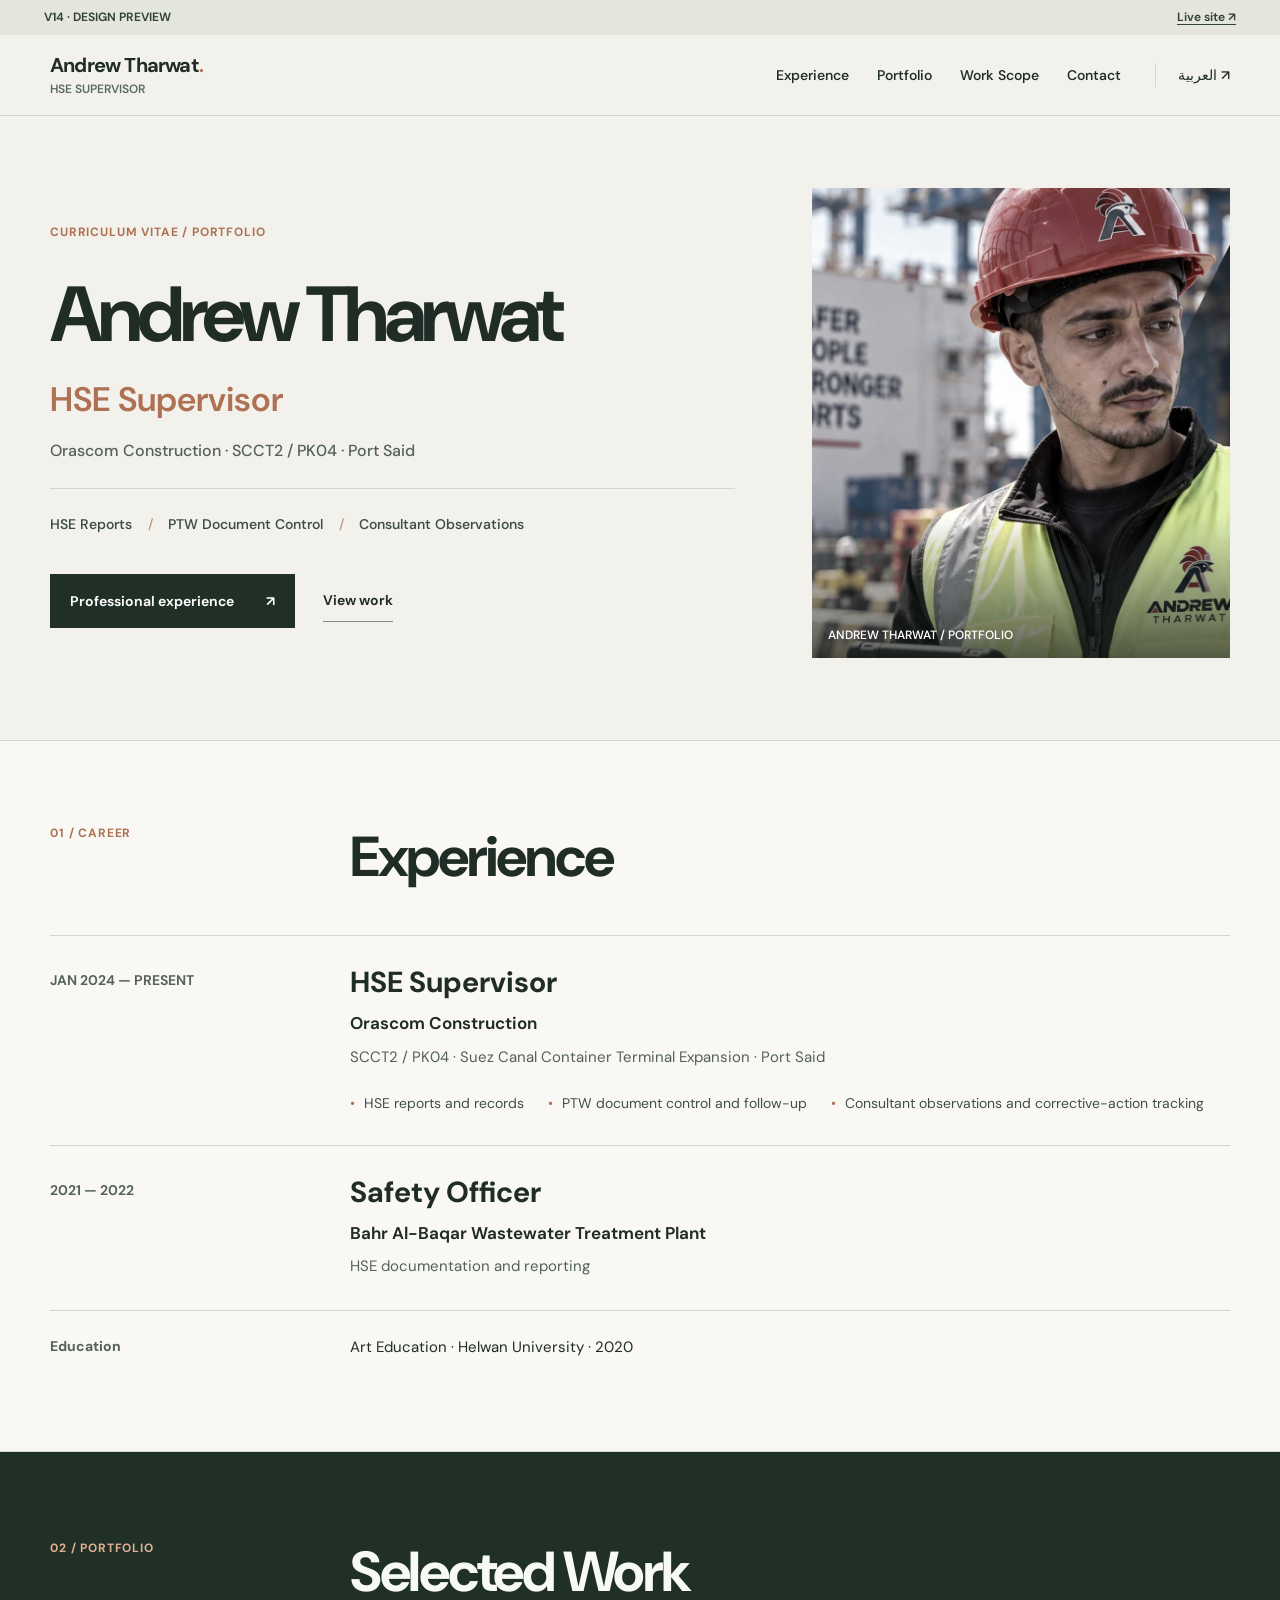
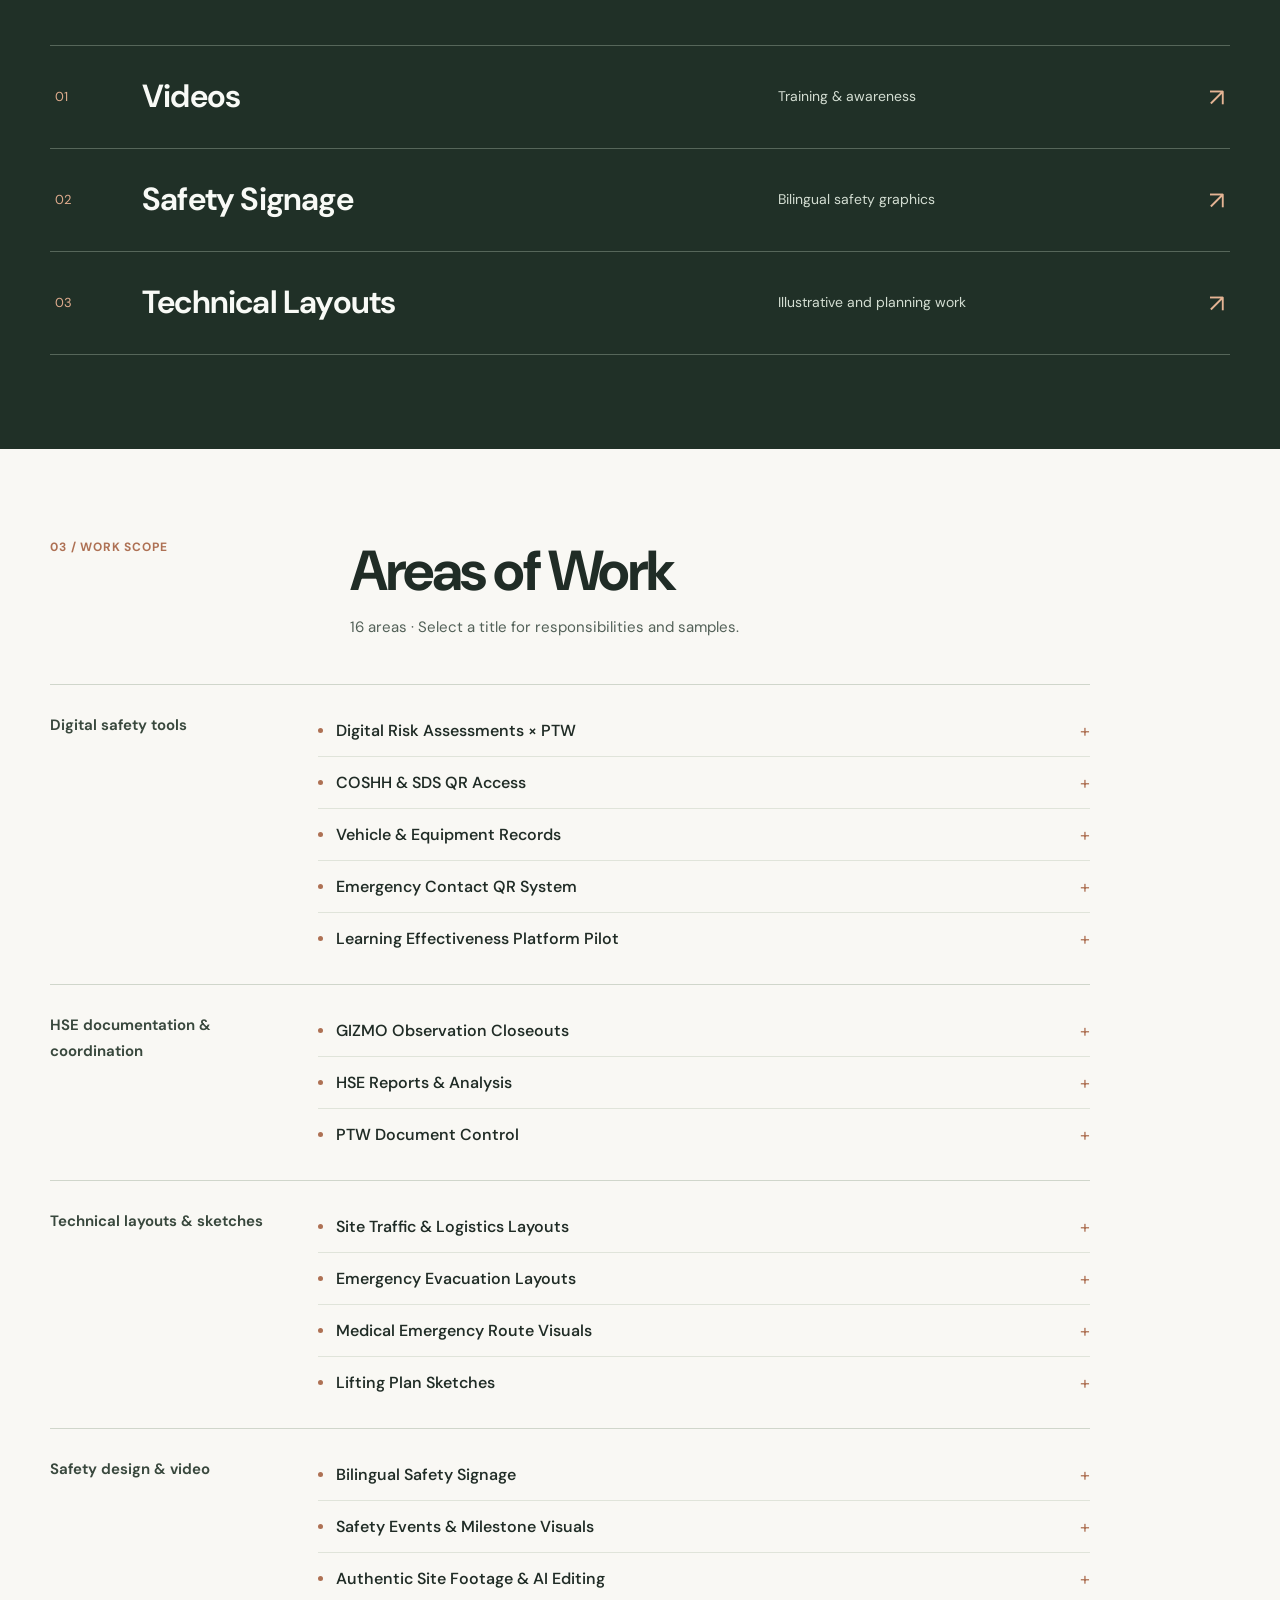
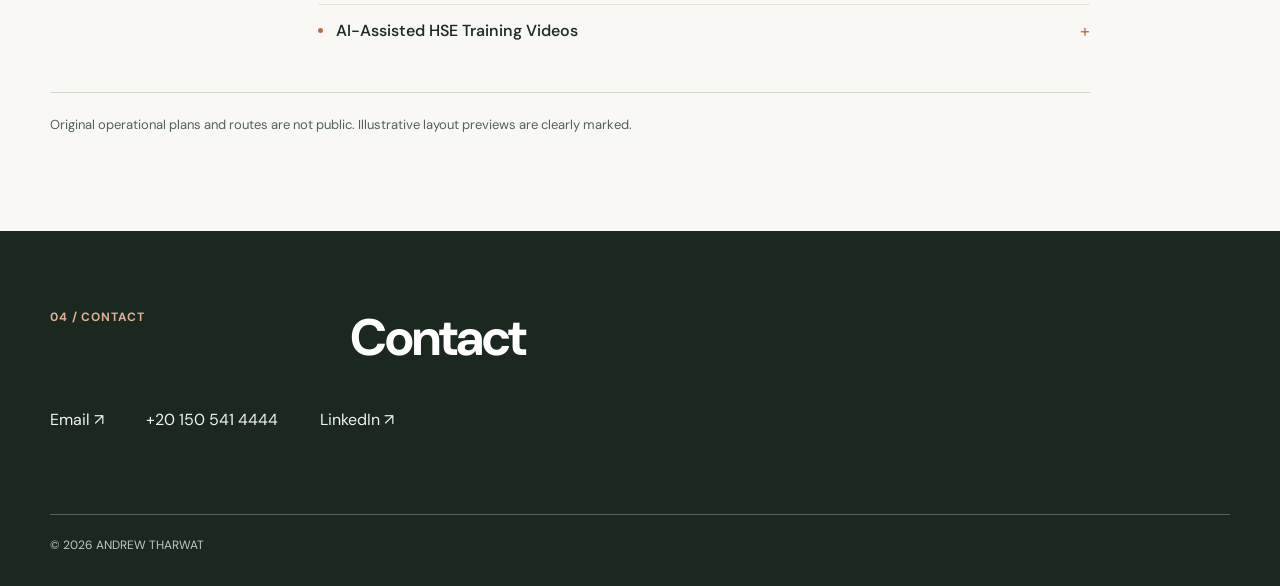
==== commit 1acce26f: "release(v14): remove unnecessary footer disclaimer from English portfolio" ====
--- a/index.html
+++ b/index.html
@@ -53,7 +53,7 @@
 <footer id="contact" class="contact"><div class="wrap">
 <div class="heading-grid"><span class="eyebrow">04 / CONTACT</span><h2>Contact</h2></div>
 <div class="contact-links"><a href="mailto:androsarot3@gmail.com">Email ↗</a><a href="tel:+201505414444">+20 150 541 4444</a><a href="https://www.linkedin.com/in/andrew-tharwat" target="_blank" rel="noopener noreferrer">LinkedIn ↗</a></div>
-<div class="footer-base"><span>© 2026 ANDREW THARWAT</span><span>Selected work only. Confidential project information is not shared.</span></div>
+<div class="footer-base"><span>© 2026 ANDREW THARWAT</span></div>
 </div></footer>
 </main>
 <dialog id="library-dialog" class="library-dialog" aria-labelledby="library-title">
--- a/v14.css
+++ b/v14.css
@@ -1,300 +1,206 @@
-
-/* Andrew Tharwat / V14 Editorial Signature + Quiet Technical
-   Bespoke preview, no template assets or commercial template code. */
-:root{
-  color-scheme:light;
-  --paper:#efede6;--paper-light:#f7f5ef;--paper-mid:#e8e6de;
-  --deep:#1e2724;--deep2:#26312d;--ink:#222b27;--secondary:#636b64;
-  --accent:#b68066;--dark-line:#48554f;--line:#d2d5cc;
-  --display:Georgia,"Times New Roman",serif;
-  --sans:"DM Sans","Segoe UI",Arial,sans-serif;
-  --arabic:"IBM Plex Sans Arabic","Segoe UI",Tahoma,Arial,sans-serif;
-  --width:1240px;
-}
+/* Andrew V14 — CV-first clarity pass. Preview branch only. */
+:root{color-scheme:light;--bg:#f3f1eb;--paper:#f9f8f4;--ink:#202c26;--muted:#536158;--line:#d0d6cb;--deep:#203027;--accent:#ae7154;--contrast:#e9eee5;--sans:"DM Sans","Segoe UI",Arial,sans-serif;--arabic:"IBM Plex Sans Arabic",Tahoma,Arial,sans-serif;--width:1180px}
 *{box-sizing:border-box}
-html{scroll-behavior:smooth;scroll-padding-top:86px}
-body{margin:0;background:var(--paper);color:var(--ink);font-family:var(--sans);font-size:16px;line-height:1.68;-webkit-font-smoothing:antialiased;text-rendering:optimizeLegibility}
+html{scroll-behavior:smooth;scroll-padding-top:92px}
+body{margin:0;background:var(--bg);color:var(--ink);font:400 16px/1.75 var(--sans);-webkit-font-smoothing:antialiased}
 html[lang=ar] body{font-family:var(--arabic);line-height:1.85}
-a{color:inherit;text-decoration:none}
-button{font:inherit;color:inherit;cursor:pointer}
-button,a{-webkit-tap-highlight-color:transparent}
-button:focus-visible,a:focus-visible,summary:focus-visible{outline:2px solid var(--accent);outline-offset:5px}
-figure,blockquote{margin:0}
-img{max-width:100%}
-.wrap{width:min(var(--width),calc(100% - 120px));margin-inline:auto}
-.skip{position:absolute;inset-inline-start:12px;top:-100px;z-index:100;padding:10px 18px;background:var(--deep);color:white}
+a{color:inherit;text-decoration:none}button{font:inherit;color:inherit;cursor:pointer}
+a:focus-visible,button:focus-visible,summary:focus-visible{outline:3px solid var(--accent);outline-offset:4px}
+.wrap{width:min(var(--width),calc(100% - 88px));margin-inline:auto}
+.skip{position:absolute;top:-100px;inset-inline-start:12px;background:var(--deep);color:#fff;padding:12px 18px;z-index:100}
 .skip:focus{top:9px}
-.preview-strip{min-height:30px;background:#bd8b70;color:#17211c;display:flex;align-items:center;justify-content:center;gap:14px;padding:4px 24px;font-size:9px;letter-spacing:.19em;font-weight:700;text-align:center;position:relative}
-.preview-strip a{position:absolute;inset-inline-end:42px;font-weight:700;letter-spacing:.06em;text-decoration:underline;text-underline-offset:3px}
-.preview-indicator{height:5px;width:5px;border-radius:50%;background:var(--deep)}
-html[lang=ar] .preview-strip{font-size:11px;letter-spacing:0}
-.site-header{z-index:40;background:rgba(239,237,230,.96);backdrop-filter:blur(14px);border-bottom:1px solid rgba(32,42,38,.12);position:sticky;top:0}
-.nav-shell{height:92px;display:flex;align-items:center;gap:34px}
-.identity{display:flex;flex-direction:column;align-items:flex-start;line-height:1.15;flex-shrink:0}
-.identity-name{font-family:var(--sans);font-size:20px;font-weight:750;letter-spacing:-.07em}
-html[lang=ar] .identity-name{font-family:var(--arabic);letter-spacing:-.04em}
-.period{color:var(--accent);font-size:25px}
-.identity-spec{font-size:9px;letter-spacing:.23em;color:var(--secondary);margin-top:8px;font-weight:700}
-html[lang=ar] .identity-spec{font-size:10px;letter-spacing:0}
-.site-nav{display:flex;align-items:center;gap:38px;margin-inline-start:auto}
-.site-nav a{font-size:12px;font-weight:550;color:#454f49;transition:color .2s}
-.site-nav a:hover{color:#ad7158}
-.lang-switch{font-size:12px;font-weight:700;white-space:nowrap;border-inline-start:1px solid var(--line);padding-inline-start:27px;margin-inline-start:6px}
-.lang-switch span{margin-inline-start:4px;color:var(--accent)}
-.kicker{display:inline-flex;align-items:center;gap:12px;font-size:10px;letter-spacing:.2em;font-weight:700;color:var(--secondary)}
-.kicker-line{height:1px;width:29px;background:var(--accent)}
-html[lang=ar] .kicker{letter-spacing:0;font-size:12px}
-.hero{padding-block:68px 32px;min-height:690px}
-.hero-rail{padding-bottom:36px}
-.hero-main{display:grid;grid-template-columns:minmax(0,1.14fr) minmax(320px,.66fr);align-items:center;gap:clamp(40px,5.5vw,92px)}
-.hero-message h1{font-family:var(--display);font-weight:400;font-size:clamp(68px,7.7vw,118px);line-height:1.04;letter-spacing:-.074em;margin:0 0 33px}
-.hero-message h1 span{display:block}
-.hero-final{color:#a9765f;font-style:italic}
-html[lang=ar] .hero-message h1{font-family:var(--arabic);font-weight:650;font-size:clamp(53px,5.6vw,83px);line-height:1.3;letter-spacing:-.058em}
-html[lang=ar] .hero-final{font-weight:550;font-style:normal}
-.hero-description{max-width:555px;font-size:clamp(16px,1.5vw,19px);color:#4c5751;line-height:1.93;margin:0}
-.hero-buttons{display:flex;align-items:center;gap:33px;flex-wrap:wrap;margin-top:42px}
-.primary-link{display:inline-flex;align-items:center;gap:33px;background:var(--deep);color:#f9f7f0;padding:15px 19px 15px 23px;font-size:12px;font-weight:700;transition:background .2s,gap .2s}
-html[dir=rtl] .primary-link{padding:15px 23px 15px 19px}
-.primary-link:hover{background:#35473f;gap:40px}
-.primary-link span{color:#b89481;font-size:18px}
-.secondary-link{font-size:12px;font-weight:700;padding-bottom:5px;border-bottom:1px solid #8c978d}
-.secondary-link:hover{color:#b07861;border-color:#b07861}
-.hero-marginal{margin:80px 0 0;font-size:9px;letter-spacing:.17em;color:#7c857d}
-html[lang=ar] .hero-marginal{font-size:11px;letter-spacing:0}
-.hero-photo{aspect-ratio:.81;position:relative;min-height:440px;background:#dbdbd3;overflow:hidden;isolation:isolate}
-.hero-photo::after{content:"";position:absolute;inset:0;background:linear-gradient(180deg,transparent 66%,rgba(10,18,15,.67));pointer-events:none}
-.hero-photo img{display:block;width:100%;height:100%;object-fit:cover;object-position:center 21%;filter:grayscale(.82) contrast(1.045) sepia(.035)}
-.hero-photo figcaption{position:absolute;bottom:25px;inset-inline:25px;display:flex;justify-content:space-between;gap:20px;align-items:end;color:white;z-index:1;font-size:10px;letter-spacing:.08em;line-height:1.45}
-.caption-number{font-weight:700;color:#edc1a7}
-.hero-footer{display:flex;justify-content:space-between;align-items:center;border-top:1px solid var(--line);margin-top:51px;padding-top:17px;gap:15px;color:#69726a;font-size:10px;letter-spacing:.035em}
-html[lang=ar] .hero-footer{font-size:11px;letter-spacing:0}
-.section-dark{background:var(--deep);color:#f2f0ea}
-.collections{padding-block:116px 102px}
-.heading-grid{display:grid;grid-template-columns:minmax(130px,.3fr) minmax(0,1fr);gap:48px}
-.eyebrow{font-size:10px;color:#c6967f;letter-spacing:.17em;text-transform:uppercase;font-weight:750}
-html[lang=ar] .eyebrow{letter-spacing:0;font-size:12px}
-.heading-copy{display:flex;justify-content:space-between;gap:50px;align-items:end}
-.heading-copy h2{font:400 clamp(45px,5.3vw,80px)/1.08 var(--display);letter-spacing:-.065em;margin:0}
-.heading-copy h2 em{font-weight:400;color:#cda38a}
-.heading-copy>p{max-width:295px;color:#b2bbb3;font-size:13px;line-height:1.88;margin:0 0 8px}
-html[lang=ar] .heading-copy h2{font-family:var(--arabic);font-weight:600;font-size:clamp(37px,4vw,62px);letter-spacing:-.035em;line-height:1.43}
-html[lang=ar] .heading-copy h2 em{font-weight:500;font-style:normal}
-.doors{border-top:1px solid var(--dark-line);margin-top:66px}
-.door{width:100%;background:transparent;border:0;border-bottom:1px solid var(--dark-line);text-align:start;min-height:156px;display:grid;grid-template-columns:80px minmax(200px,1.1fr) minmax(180px,.65fr) 36px;gap:26px;align-items:center;color:#f6f4ed;transition:background .25s,padding .25s;padding:19px 6px}
-.door:hover{background:rgba(255,255,255,.043);padding-inline:21px}
-.door-n{font-size:11px;letter-spacing:.1em;color:#b98e79;align-self:center}
-.door-title{font:400 clamp(29px,3.25vw,45px)/1.2 var(--display);letter-spacing:-.035em}
-html[lang=ar] .door-title{font:550 clamp(27px,2.8vw,37px)/1.35 var(--arabic);letter-spacing:-.03em}
-.door-desc{font-size:13px;line-height:1.85;color:#aeb9b0;max-width:300px}
-.door-arrow{color:#d3ab96;font-size:25px;font-weight:350;text-align:end;transition:transform .2s}
-.door:hover .door-arrow{transform:translate(3px,-3px)}
+.eyebrow{font-size:12px;font-weight:700;letter-spacing:.07em;color:var(--accent)}
+html[lang=ar] .eyebrow{letter-spacing:0;font-size:14px}
+.preview-strip{background:#e4e6dc;color:#334239;padding:6px 44px;display:flex;align-items:center;justify-content:space-between;gap:18px;min-height:35px;font-size:12px;font-weight:650}
+.preview-strip a{text-decoration:underline;text-underline-offset:3px}
+.site-header{background:rgba(243,241,235,.97);backdrop-filter:blur(14px);border-bottom:1px solid var(--line);position:sticky;top:0;z-index:20}
+.nav-shell{height:80px;display:flex;gap:34px;align-items:center}
+.identity{display:flex;flex-direction:column;align-items:flex-start;line-height:1.25;flex-shrink:0}
+.identity-name{font-weight:700;font-size:20px;letter-spacing:-.04em}
+html[lang=ar] .identity-name{letter-spacing:0}
+.period{color:var(--accent)}
+.identity-spec{font-weight:600;font-size:12px;color:#596b5e;margin-top:4px}
+.site-nav{margin-inline-start:auto;display:flex;gap:28px;align-items:center}
+.site-nav a,.lang-switch{font-size:14px;font-weight:550;white-space:nowrap}
+.site-nav a:hover,.lang-switch:hover{color:var(--accent)}
+.lang-switch{border-inline-start:1px solid var(--line);padding-inline-start:22px}
+.hero{padding-block:72px 82px}
+.hero-main{display:grid;grid-template-columns:minmax(0,1fr) minmax(280px,.61fr);gap:clamp(45px,6vw,96px);align-items:center}
+.hero-message h1{font-family:var(--sans);font-weight:700;font-size:clamp(49px,6.1vw,86px);line-height:1.17;letter-spacing:-.065em;margin:24px 0 13px;overflow-wrap:break-word}
+html[lang=ar] .hero-message h1{font-family:var(--arabic);font-size:clamp(45px,5.6vw,73px);letter-spacing:-.04em;line-height:1.35}
+.hero-role{font-size:clamp(24px,2.8vw,34px);font-weight:600;color:var(--accent);margin:0 0 12px;line-height:1.5}
+html[lang=ar] .hero-role{font-size:clamp(22px,2.4vw,31px)}
+.hero-description{font-size:16px;font-weight:500;color:var(--muted);margin:0;line-height:1.8;max-width:600px}
+.hero-competencies{list-style:none;padding:23px 0 0;margin:23px 0 0;border-top:1px solid var(--line);display:flex;flex-wrap:wrap;gap:9px 16px}
+.hero-competencies li{font-size:14px;font-weight:550;color:#3d4e42}
+.hero-competencies li+li::before{content:"/";color:#b78a71;margin-inline-end:15px;font-weight:400}
+.hero-buttons{display:flex;flex-wrap:wrap;gap:28px;align-items:center;margin-top:37px}
+.primary-link{display:inline-flex;align-items:center;justify-content:space-between;gap:32px;background:var(--deep);color:#fff;border:1px solid var(--deep);font-size:14px;font-weight:650;padding:14px 19px;min-height:50px;transition:background .15s}
+.primary-link:hover{background:#35493c}
+.secondary-link{font-size:14px;font-weight:650;border-bottom:1px solid #809082;padding:8px 0}
+.secondary-link:hover{color:var(--accent);border-color:var(--accent)}
+.hero-photo{margin:0;aspect-ratio:.89;overflow:hidden;background:#dadcd3;position:relative;isolation:isolate;max-height:480px}
+.hero-photo img{width:100%;height:100%;object-fit:cover;object-position:center 22%;display:block;filter:grayscale(.6) contrast(1.015)}
+.hero-photo::after{content:"";position:absolute;inset:auto 0 0;height:30%;background:linear-gradient(transparent,rgba(22,28,23,.7));pointer-events:none}
+.hero-photo figcaption{position:absolute;bottom:14px;inset-inline:16px;color:white;font-size:12px;font-weight:550;line-height:1.5;z-index:1}
+.heading-grid{display:grid;grid-template-columns:minmax(170px,.3fr) minmax(0,1fr);gap:36px;align-items:start}
+.heading-grid h2{font:700 clamp(36px,4.4vw,57px)/1.2 var(--sans);letter-spacing:-.04em;margin:0}
+html[lang=ar] .heading-grid h2{font-family:var(--arabic);font-size:clamp(34px,4vw,52px);line-height:1.4;letter-spacing:-.025em}
+.career-section{padding-block:82px 90px;background:var(--paper);border-block:1px solid var(--line)}
+.timeline{margin-top:45px}
+.timeline-item{display:grid;grid-template-columns:minmax(170px,.3fr) minmax(0,1fr);gap:36px;padding:26px 0 30px;border-top:1px solid var(--line)}
+.timeline-item time{color:var(--muted);font-size:14px;font-weight:650;padding-top:6px}
+.timeline-main h3{font-size:clamp(22px,2.4vw,29px);line-height:1.4;font-weight:700;margin:0 0 6px}
+.timeline-main .company{font-size:17px;font-weight:650;margin:0 0 5px}
+.timeline-main .project{font-size:15px;line-height:1.8;color:var(--muted);margin:0}
+.responsibilities{display:flex;flex-wrap:wrap;gap:6px 24px;margin:20px 0 0;padding:0;list-style:none}
+.responsibilities li{font-size:14px;color:#405047}
+.responsibilities li::before{content:"•";color:var(--accent);padding-inline-end:9px}
+.education{border-top:1px solid var(--line);padding:23px 0 0;display:grid;grid-template-columns:minmax(170px,.3fr) minmax(0,1fr);gap:36px;font-size:15px}
+.education strong{font-size:14px;color:var(--muted)}
+.collections{padding-block:86px 94px;background:var(--deep);color:#f8faf6}
+.collections .eyebrow{color:#e2b091}
+.doors{border-top:1px solid #56665a;margin-top:40px}
+.door{border:0;border-bottom:1px solid #56665a;background:transparent;color:inherit;width:100%;text-align:start;display:grid;grid-template-columns:65px minmax(160px,1fr) minmax(130px,.65fr) 26px;align-items:center;gap:22px;padding:26px 5px;min-height:103px;transition:background .15s,padding .15s}
+.door:hover{background:rgba(255,255,255,.055);padding-inline:17px}
+.door-n{font-size:13px;color:#e0ac8e}
+.door-title{font-size:clamp(22px,2.5vw,32px);font-weight:650;line-height:1.3;letter-spacing:-.025em}
+html[lang=ar] .door-title{letter-spacing:0;font-size:clamp(22px,2.3vw,30px)}
+.door-desc{font-size:14px;color:#d3ddd2;line-height:1.7}
+.door-arrow{font-size:25px;color:#e5b494;text-align:end;line-height:1}
 html[dir=rtl] .door-arrow{transform:scaleX(-1)}
-html[dir=rtl] .door:hover .door-arrow{transform:scaleX(-1) translate(3px,-3px)}
-.collections-note{color:#a4afa6;margin:21px 0 0;font-size:11px}
-.experience-section{background:var(--paper-light);padding-block:124px 115px}
-.heading-grid-light .eyebrow{color:#a16e55}
-.heading-grid-light .heading-copy h2{font-size:clamp(46px,5vw,71px)}
-.heading-grid-light .heading-copy p{color:#647067}
-.scope-groups{margin:68px 0 0;max-width:1090px}
-.work-group{display:grid;grid-template-columns:minmax(180px,.31fr) minmax(0,1fr);gap:70px;border-top:1px solid var(--line);padding:29px 0 31px}
-.work-group-title{font-size:11px;font-weight:750;line-height:1.8;color:#7a867c;letter-spacing:.1em;text-transform:uppercase;margin:8px 0 0}
-html[lang=ar] .work-group-title{font-size:12px;letter-spacing:0}
+.experience-section{padding-block:88px 95px;background:var(--paper)}
+.section-note{font-size:15px;color:var(--muted);margin:9px 0 0}
+.scope-groups{max-width:1040px;margin:44px 0 0}
+.work-group{display:grid;grid-template-columns:minmax(170px,.3fr) minmax(0,1fr);gap:36px;border-top:1px solid var(--line);padding:20px 0}
+.work-group-title{font-size:15px;font-weight:650;color:#39483d;margin:8px 0 0;line-height:1.7}
 .work-lines{list-style:none;padding:0;margin:0}
-.work-line{border-bottom:1px solid #e0e2d8}
-.work-line:last-child{border-bottom:0}
-.work-detail summary{display:flex;gap:14px;align-items:baseline;list-style:none;cursor:pointer;min-height:45px;padding:12px 0}
+.work-line{border-bottom:1px solid #e0e4da}
+.work-line:last-child{border:0}
+.work-detail summary{display:flex;align-items:center;gap:13px;padding:12px 0;min-height:51px;list-style:none;cursor:pointer}
 .work-detail summary::-webkit-details-marker{display:none}
-.work-dot{width:5px;height:5px;border-radius:50%;background:#bb9278;flex:0 0 5px;align-self:center}
-.work-line-label{flex:1;font-weight:550;font-size:15px;line-height:1.55;color:#29352e;min-width:0}
-.work-detail summary:hover .work-line-label{color:#a47661}
-.work-plus{color:#987963;font-size:17px;align-self:center;line-height:1;transition:transform .2s}
+.work-dot{width:5px;height:5px;flex:0 0 5px;border-radius:50%;background:var(--accent)}
+.work-line-label{font-size:16px;font-weight:550;flex:1;line-height:1.6;min-width:0}
+.work-plus{font-size:18px;color:var(--accent);line-height:1}
 .work-detail[open] .work-plus{transform:rotate(45deg)}
-.work-extra{padding:1px 38px 24px;color:#57655a;font-size:13px;line-height:1.9}
-.work-summary,.work-responsibility{margin:0 0 9px}
-.work-responsibility strong{color:#26352b}
-.work-example-heading{font-weight:700;margin:15px 0 4px;color:#29352e;font-size:12px}
+.work-extra{padding:0 24px 23px;font-size:14px;color:var(--muted);line-height:1.85}
+.work-summary,.work-responsibility{margin:0 0 8px}
+.work-responsibility strong{color:var(--ink)}
+.work-example-heading{font-size:14px;font-weight:650;color:var(--ink);margin:15px 0 6px}
 .work-examples{padding-inline-start:20px;margin:0}
-.work-examples li{padding-inline-start:1px;margin-bottom:4px}
-.work-examples li::marker{color:#c0a08c}
-.scope-privacy{font-size:11px;line-height:1.8;color:#798379;margin:12px 0 0;border-top:1px solid var(--line);padding-top:20px}
-.about-section{padding-block:128px 132px;background:var(--paper-mid)}
-.about-grid{display:grid;grid-template-columns:minmax(250px,.92fr) minmax(0,1fr);gap:clamp(75px,9vw,170px)}
-.about-left{display:flex;flex-direction:column;align-items:flex-start}
-.about-left .eyebrow{color:#a0715b}
-.about-left h2{font:400 clamp(46px,5.6vw,84px)/1.12 var(--display);letter-spacing:-.06em;max-width:480px;margin:31px 0 0}
-html[lang=ar] .about-left h2{font:600 clamp(39px,4.6vw,64px)/1.5 var(--arabic)}
-.about-micro{font-size:10px;color:#7d877b;letter-spacing:.15em;margin-top:auto;padding-top:60px;max-width:285px}
-html[lang=ar] .about-micro{letter-spacing:0;font-size:12px}
-.about-statement{font-size:clamp(25px,2.4vw,34px);font-weight:450;line-height:1.6;letter-spacing:-.04em;margin:9px 0 24px;color:#25312b}
-html[lang=ar] .about-statement{letter-spacing:0;font-weight:500;font-size:clamp(25px,2.6vw,32px)}
-.about-paragraph{font-size:14px;line-height:2;color:#526158;max-width:580px;margin:0 0 33px}
-.career{border-top:1px solid #bcc4ba;padding-top:15px}
-.career summary{list-style:none;font-size:12px;cursor:pointer;display:flex;justify-content:space-between;gap:20px;font-weight:750}
-.career summary::-webkit-details-marker{display:none}
-.career[open] summary span{transform:rotate(45deg)}
-.career p{font-size:13px;line-height:2;color:#526158;margin:16px 0 0}
-.contact{padding-block:112px 30px;background:#18221e;color:#faf8f3}
-.contact .eyebrow{color:#d3a184}
-.contact-heading{max-width:820px}
-.contact-heading h2{font:400 clamp(65px,7.6vw,115px)/1.06 var(--display);letter-spacing:-.07em;margin:28px 0 22px}
-html[lang=ar] .contact-heading h2{font:550 clamp(55px,6.4vw,95px)/1.35 var(--arabic);letter-spacing:-.05em}
-.contact-heading p{font-size:14px;color:#b6c0b7;line-height:1.9}
-.contact-cta{margin-top:32px;display:inline-flex;gap:30px;align-items:center;border-bottom:1px solid #bf9781;padding-bottom:8px;font-size:14px;font-weight:700}
-.contact-cta span{font-size:22px;color:#cda187}
-.contact-links{display:flex;gap:35px;flex-wrap:wrap;margin-top:96px;font-size:13px}
-.contact-links a{color:#d1d9d0}
-.contact-links a:hover{color:#d7a38c}
-.footer-base{display:flex;gap:35px;justify-content:space-between;align-items:center;border-top:1px solid #46544b;margin-top:55px;padding-top:22px;font-size:10px;color:#a5b0a6}
-/* Collection viewer: keeps V11 behavior, refreshes visual signature */
-.library-dialog{width:100%;max-width:100vw;height:100%;max-height:100dvh;inset:0;border:0;padding:0;background:var(--paper-light);color:var(--ink);overflow-y:auto}
-.library-dialog::backdrop{background:rgba(18,25,20,.78)}
-.library-inner{width:min(1100px,calc(100% - 120px));margin:auto;padding-bottom:110px}
-.library-header{display:flex;align-items:center;justify-content:space-between;gap:20px;border-bottom:1px solid var(--line);padding:28px 0}
-.back{border:0;background:transparent;font-size:12px;font-weight:700;padding:8px 0}
-.back:hover,.close:hover{color:#a57560}
-.close{width:44px;height:44px;border:1px solid var(--line);font-size:26px;font-weight:350;line-height:1;background:transparent}
-.library-intro{padding-block:76px 38px;border-bottom:1px solid var(--line)}
-.library-intro .eyebrow{color:#a57560}
-.library-intro h2{font:400 clamp(57px,6.2vw,90px)/1.14 var(--display);letter-spacing:-.06em;margin:17px 0}
-html[lang=ar] .library-intro h2{font:600 clamp(44px,5vw,67px)/1.45 var(--arabic);letter-spacing:-.035em}
-.library-intro p{font-size:14px;line-height:1.93;color:#5c6960;max-width:660px;margin:0}
-.library-grid{display:grid;grid-template-columns:repeat(2,minmax(0,1fr));gap:20px 38px;padding-block:24px}
-.library-card{border-bottom:1px solid var(--line);padding:18px 0 29px;min-width:0}
-.library-thumb{aspect-ratio:1.62;background:#e4e7df;display:flex;align-items:center;justify-content:center;overflow:hidden;position:relative}
-.library-thumb img{display:block;width:100%;height:100%;object-fit:contain}
-.library-thumb .thumb-placeholder{font-family:var(--display);font-size:50px;color:#bac3b8}
-.library-card-title{font-size:20px;font-weight:600;letter-spacing:-.035em;line-height:1.5;margin:17px 0 7px}
-html[lang=ar] .library-card-title{font-size:19px;letter-spacing:0}
-.library-card-desc{font-size:13px;line-height:1.93;color:#647168;margin:0}
-.library-card-status{font-size:11px;color:#b58169;margin-top:9px}
-.library-card button.open-action{border:0;border-bottom:1px solid currentColor;background:transparent;color:var(--ink);padding:3px 0;margin-top:13px;font-size:12px;font-weight:700}
-.library-card button.open-action:hover{color:#b57a60}
-.library-card button.open-action:disabled{opacity:.42;cursor:default}
-.video-tile .library-thumb{aspect-ratio:16/9;background:#26312a}
-.video-tile .thumb-placeholder{color:#d0ae94}
+.work-examples li{margin:4px 0}
+.work-examples li::marker{color:#ad7d60}
+.scope-privacy{max-width:1040px;border-top:1px solid var(--line);font-size:13px;color:var(--muted);line-height:1.8;padding-top:20px;margin:16px 0 0}
+.contact{background:#1b2820;color:white;padding-block:76px 30px}
+.contact .eyebrow{color:#deb196}
+.contact .heading-grid h2{font-size:clamp(36px,4vw,53px)}
+.contact-links{display:flex;align-items:center;gap:16px 42px;flex-wrap:wrap;margin-top:37px}
+.contact-links a{font-size:16px;color:#eef3ec}
+.contact-links a:hover{color:#eab895}
+.footer-base{border-top:1px solid #536258;display:flex;justify-content:space-between;gap:30px;font-size:12px;color:#bfcbc0;margin-top:80px;padding-top:20px}
+.library-dialog{width:100%;max-width:100vw;height:100%;max-height:100dvh;inset:0;padding:0;border:0;overflow:auto;background:var(--paper);color:var(--ink)}
+.library-dialog::backdrop{background:rgba(19,28,22,.8)}
+.library-inner{width:min(1030px,calc(100% - 88px));margin:auto;padding-bottom:100px}
+.library-header{border-bottom:1px solid var(--line);padding:22px 0;display:flex;align-items:center;justify-content:space-between;gap:20px}
+.back{background:none;border:0;font-size:14px;font-weight:650;padding:6px 0}
+.close{background:none;border:1px solid var(--line);width:44px;height:44px;font-size:26px;line-height:1}
+.library-intro{padding:50px 0 30px;border-bottom:1px solid var(--line)}
+.library-intro h2{font-weight:700;font-size:clamp(35px,4.5vw,55px);line-height:1.28;letter-spacing:-.04em;margin:14px 0}
+html[lang=ar] .library-intro h2{letter-spacing:0;line-height:1.5}
+.library-intro p{max-width:630px;font-size:15px;color:var(--muted);line-height:1.85;margin:0}
+.library-grid{display:grid;grid-template-columns:repeat(2,minmax(0,1fr));gap:22px 32px;padding-block:25px}
+.library-card{border-bottom:1px solid var(--line);padding:15px 0 27px;min-width:0}
+.library-thumb{aspect-ratio:1.67;position:relative;display:flex;align-items:center;justify-content:center;overflow:hidden;background:#e4e7df}
+.library-thumb img{width:100%;height:100%;object-fit:contain;display:block}
+.thumb-placeholder{font-size:48px;color:#97a99c}
+.library-card-title{font-size:19px;font-weight:650;line-height:1.5;margin:17px 0 8px}
+.library-card-desc{font-size:14px;color:var(--muted);line-height:1.8;margin:0}
+.library-card button.open-action{font-size:14px;font-weight:650;border:0;border-bottom:1px solid var(--ink);background:none;padding:5px 0;margin-top:12px}
+.library-card button.open-action:hover{color:var(--accent)}
+.library-note,.layout-caption,.layout-example-count{font-size:13px;color:var(--muted);line-height:1.8}
+.library-note{border-top:1px solid var(--line);padding-top:19px}
+.layout-caption{margin:12px 0 0;color:#8a583f}
+.layout-example-count{margin:4px 0 0}
+.library-empty,.loading-note{grid-column:1/-1;text-align:center;max-width:540px;margin:0 auto;min-height:175px;display:flex;align-items:center;color:var(--muted);font-size:15px;line-height:1.8}
+.video-tile .library-thumb{aspect-ratio:16/9;background:var(--deep)}
 .layout-tile .library-thumb{aspect-ratio:1.78}
-.layout-tile .library-card-title{margin-top:17px}
-.layout-caption{font-size:11px;font-weight:600;color:#a7755b;margin:11px 0 0}
-.layout-example-count{font-size:12px;color:#6f7c72;margin:4px 0 0}
-.library-note{padding-top:23px;border-top:1px solid var(--line);font-size:12px;color:#707e73;line-height:1.9}
-.library-empty,.loading-note{grid-column:1/-1;color:#647168;font-size:15px;line-height:1.95;min-height:240px;display:flex;align-items:center;justify-content:center;text-align:center;max-width:650px;margin-inline:auto;padding:20px}
-.detail-dialog,.player-dialog{width:min(780px,calc(100% - 30px));max-height:92dvh;overflow-y:auto;background:var(--paper-light);border:0;padding:0;color:var(--ink)}
-.detail-dialog::backdrop,.player-dialog::backdrop{background:rgba(11,18,14,.78)}
-.detail-inner{padding:clamp(25px,5vw,58px)}
+.detail-dialog,.player-dialog{border:0;padding:0;width:min(780px,calc(100% - 28px));max-height:92dvh;overflow:auto;background:var(--paper);color:var(--ink)}
+.detail-dialog::backdrop,.player-dialog::backdrop{background:rgba(11,19,13,.8)}
+.detail-inner{padding:clamp(25px,4vw,55px)}
 .detail-close{float:inline-end}
-.detail-inner .eyebrow{color:#a6755d}
-.detail-inner h2{clear:both;font:400 clamp(33px,4.2vw,57px)/1.25 var(--display);letter-spacing:-.06em;margin:31px 0 23px}
-html[lang=ar] .detail-inner h2{font:600 clamp(29px,3vw,43px)/1.5 var(--arabic);letter-spacing:0}
-.detail-inner p{font-size:14px;color:#5c695e;line-height:1.95}
-.detail-boundary{padding-top:24px;border-top:1px solid var(--line)}
-.detail-image{display:block;width:100%;max-height:60vh;object-fit:contain;margin-bottom:24px}
-.detail-examples{border-top:1px solid var(--line);margin-top:24px;padding-top:20px}
-.detail-examples h3{font-size:14px}
-.detail-examples ul{padding-inline-start:20px;line-height:1.85;font-size:13px;color:#5a675e}
-.player-dialog{width:min(980px,calc(100% - 24px));background:#17231d;color:#fff}
-.player-inner{padding:22px}
-.player-top{display:flex;align-items:center;justify-content:space-between;gap:20px;margin-bottom:16px}
-.player-top h2{font-size:19px;font-weight:500;margin:0}
-.player-top .close{color:white;border-color:#56615a}
-.player-inner video{display:block;width:100%;aspect-ratio:16/9;max-height:72dvh;background:#000}
-.player-inner p{font-size:13px;color:#ccd5cb;line-height:1.8}
-#player-error{color:#ffd1b9}
-@media(max-width:1100px){
- .wrap,.library-inner{width:calc(100% - 76px)}
- .hero-message h1{font-size:clamp(67px,7.5vw,95px)}
- .hero-main{gap:40px;grid-template-columns:minmax(0,1.2fr) minmax(300px,.75fr)}
- .hero-photo{min-height:400px}
- .heading-grid{gap:32px}
- .door{grid-template-columns:60px 1fr minmax(150px,.65fr) 30px}
- .about-grid{gap:60px}
-}
-@media(max-width:800px){
- .wrap,.library-inner{width:calc(100% - 50px)}
- .preview-strip a{position:static}
- .nav-shell{height:80px}
- .site-nav{gap:15px}
- .hero{min-height:0}
- .hero-main{grid-template-columns:1fr 0.7fr;gap:25px}
- .hero-message h1{font-size:clamp(54px,8vw,72px)}
- html[lang=ar] .hero-message h1{font-size:clamp(42px,6.5vw,59px)}
- .hero-photo{min-height:350px}
- .hero-marginal{margin-top:40px}
- .heading-grid{grid-template-columns:1fr;gap:23px}
- .heading-copy{gap:24px}
- .about-grid{grid-template-columns:1fr 1fr;gap:35px}
- .work-group{gap:30px}
-}
-@media(max-width:630px){
- .wrap,.library-inner{width:calc(100% - 40px)}
- .preview-strip{gap:8px;font-size:8px;min-height:34px;padding-inline:7px;justify-content:space-evenly}
- .preview-strip a{font-size:9px;white-space:nowrap}
- .nav-shell{height:73px;gap:12px;justify-content:space-between}
- .identity-name{font-size:17px}
- .identity-spec{font-size:7px;letter-spacing:.12em;margin-top:5px}
- .site-nav{gap:11px;margin-inline-start:0}
- .site-nav a{font-size:11px}
+.detail-inner h2{clear:both;font-size:clamp(30px,3.7vw,46px);font-weight:700;line-height:1.35;margin:20px 0}
+.detail-inner p,.detail-examples li{font-size:15px;color:var(--muted);line-height:1.85}
+.detail-boundary,.detail-examples{border-top:1px solid var(--line);padding-top:16px}
+.detail-examples h3{font-size:15px;margin:0}
+.detail-examples ul{padding-inline-start:20px}
+.detail-image{display:block;max-width:100%;max-height:58vh;object-fit:contain;margin:15px auto}
+.player-dialog{width:min(940px,calc(100% - 24px));background:#1a261e;color:#fff}
+.player-inner{padding:20px}
+.player-top{display:flex;justify-content:space-between;align-items:center;gap:20px;margin-bottom:15px}
+.player-top h2{font-size:18px;font-weight:600;margin:0}
+.player-top .close{border-color:#627162;color:white}
+.player-inner video{width:100%;aspect-ratio:16/9;max-height:70dvh;background:black;display:block}
+.player-inner p{font-size:14px;color:#d1ded0}
+#player-error{color:#f9bea2}
+@media(max-width:1020px){
+ .wrap,.library-inner{width:calc(100% - 64px)}
+ .hero-main{grid-template-columns:minmax(0,1fr) minmax(240px,.65fr);gap:34px}
+ .hero-message h1{font-size:clamp(45px,6.2vw,65px)}
+ .door{gap:16px;grid-template-columns:48px minmax(170px,1fr) minmax(155px,.6fr) 25px}
+}
+@media(max-width:720px){
+ .wrap,.library-inner{width:calc(100% - 42px)}
+ .preview-strip{padding-inline:20px}
+ .nav-shell{height:73px;gap:16px}
+ .site-nav{gap:13px}
+ .site-nav a{font-size:12px}
  .site-nav a:nth-child(2),.site-nav a:nth-child(3){display:none}
- .lang-switch{font-size:11px;padding-inline-start:10px;margin-inline-start:0}
- .hero{padding-top:48px;padding-bottom:28px}
- .hero-rail{padding-bottom:28px}
- .hero-main{grid-template-columns:1fr;gap:46px}
- .hero-message h1{font-size:clamp(59px,14vw,85px);margin-bottom:22px}
- html[lang=ar] .hero-message h1{font-size:clamp(48px,10.3vw,66px)}
- .hero-description{font-size:16px;max-width:530px}
- .hero-buttons{gap:22px;margin-top:30px}
- .hero-marginal{margin:39px 0 0}
- .hero-photo{aspect-ratio:1.18;min-height:0;max-height:400px;width:100%}
- .hero-photo img{object-position:center 26%}
- .hero-photo figcaption{bottom:17px;inset-inline:18px;font-size:9px}
- .hero-footer{margin-top:29px;font-size:9px}
- .collections{padding-block:75px 74px}
- .heading-copy{display:block}
- .heading-copy h2{font-size:clamp(48px,11vw,71px)}
- html[lang=ar] .heading-copy h2{font-size:clamp(39px,9vw,57px)}
- .heading-copy>p{margin-top:22px;max-width:520px}
- .doors{margin-top:35px}
- .door{grid-template-columns:31px 1fr 24px;gap:10px;min-height:125px;padding:20px 0}
- .door-n{font-size:10px}
- .door-title{font-size:clamp(30px,7.2vw,41px)}
- html[lang=ar] .door-title{font-size:clamp(24px,5.7vw,33px)}
- .door-desc{grid-column:2;grid-row:2;font-size:12px;max-width:none;margin-top:-8px}
+ .lang-switch{font-size:12px;padding-inline-start:12px}
+ .identity-name{font-size:17px}.identity-spec{font-size:11px}
+ .hero{padding-block:52px 66px}
+ .hero-main{grid-template-columns:1fr;gap:32px}
+ .hero-message h1{font-size:clamp(43px,9vw,62px);margin:14px 0 9px}
+ html[lang=ar] .hero-message h1{font-size:clamp(39px,8.5vw,56px)}
+ .hero-role{font-size:24px}
+ .hero-buttons{margin-top:27px}
+ .hero-photo{max-height:335px;aspect-ratio:1.3;width:100%}
+ .hero-photo img{object-position:center 22%}
+ .hero-competencies{padding-top:17px;margin-top:17px}
+ .heading-grid,.timeline-item,.education,.work-group{grid-template-columns:1fr;gap:12px}
+ .career-section,.collections,.experience-section{padding-block:64px 72px}
+ .timeline{margin-top:29px}
+ .timeline-item{gap:8px;padding:20px 0 25px}
+ .timeline-item time{font-size:13px}
+ .education{gap:5px}
+ .responsibilities{display:block;margin-top:10px}.responsibilities li{margin:6px 0}
+ .doors{margin-top:24px}
+ .door{grid-template-columns:30px minmax(0,1fr) 24px;gap:8px;min-height:95px;padding:18px 0}
+ .door-title{font-size:clamp(21px,5.8vw,28px)}
+ html[lang=ar] .door-title{font-size:clamp(21px,5.4vw,26px)}
+ .door-desc{grid-column:2;grid-row:2;font-size:13px}
  .door-arrow{grid-column:3;grid-row:1}
- .experience-section{padding-block:74px 77px}
- .heading-grid-light .heading-copy h2{font-size:clamp(44px,9vw,59px)}
- .scope-groups{margin-top:37px}
- .work-group{grid-template-columns:1fr;gap:10px;padding-block:25px}
- .work-group-title{margin:0}
- .work-line-label{font-size:14px}
- .work-extra{padding-inline:20px}
- .about-section{padding-block:79px 82px}
- .about-grid{grid-template-columns:1fr;gap:27px}
- .about-left h2{font-size:clamp(43px,10vw,62px)}
- .about-micro{padding-top:17px}
- .about-statement{font-size:27px}
- .contact{padding-block:86px 27px}
- .contact-heading h2{font-size:clamp(61px,13vw,87px)}
- html[lang=ar] .contact-heading h2{font-size:clamp(47px,10vw,70px)}
- .contact-links{gap:18px;margin-top:67px}
- .footer-base{display:block;margin-top:44px}
- .footer-base span{display:block;margin:8px 0}
+ .scope-groups{margin-top:27px}
+ .work-group{padding:19px 0;gap:6px}
+ .work-group-title{font-size:15px}
+ .work-line-label{font-size:15px}
+ .contact{padding-block:60px 25px}
+ .contact-links{display:grid;gap:13px;margin-top:24px}
+ .footer-base{margin-top:52px;display:block}.footer-base span{display:block;margin:6px 0}
  .library-header{padding:16px 0}
- .library-intro{padding:49px 0 25px}
- .library-intro h2{font-size:clamp(45px,12vw,66px)}
- html[lang=ar] .library-intro h2{font-size:clamp(38px,9vw,60px)}
- .library-grid{grid-template-columns:1fr;gap:7px}
- .library-empty{min-height:180px}
-}
-@media(max-width:385px){
- .wrap,.library-inner{width:calc(100% - 30px)}
- .hero-message h1{font-size:56px}
- html[lang=ar] .hero-message h1{font-size:43px}
- .site-nav a{font-size:10px}
+ .library-intro{padding:40px 0 25px}
+ .library-grid{grid-template-columns:1fr;gap:10px}
+}
+@media(max-width:390px){
+ .wrap,.library-inner{width:calc(100% - 32px)}
+ .nav-shell{gap:9px}
+ .site-nav a{font-size:12px}
  .identity-name{font-size:16px}
- .primary-link{padding:12px 15px;font-size:11px}
- .door-title{font-size:28px}
+ .identity-spec{font-size:10px}
+ .hero-message h1{font-size:42px}
+ html[lang=ar] .hero-message h1{font-size:37px}
+ .primary-link{padding:11px 14px}
 }
 @media(prefers-reduced-motion:reduce){
  html{scroll-behavior:auto}
- *,*::before,*::after{transition-duration:.01ms!important;animation-duration:.01ms!important}
-}
+ *,:before,:after{transition:none!important;animation:none!important}
+}
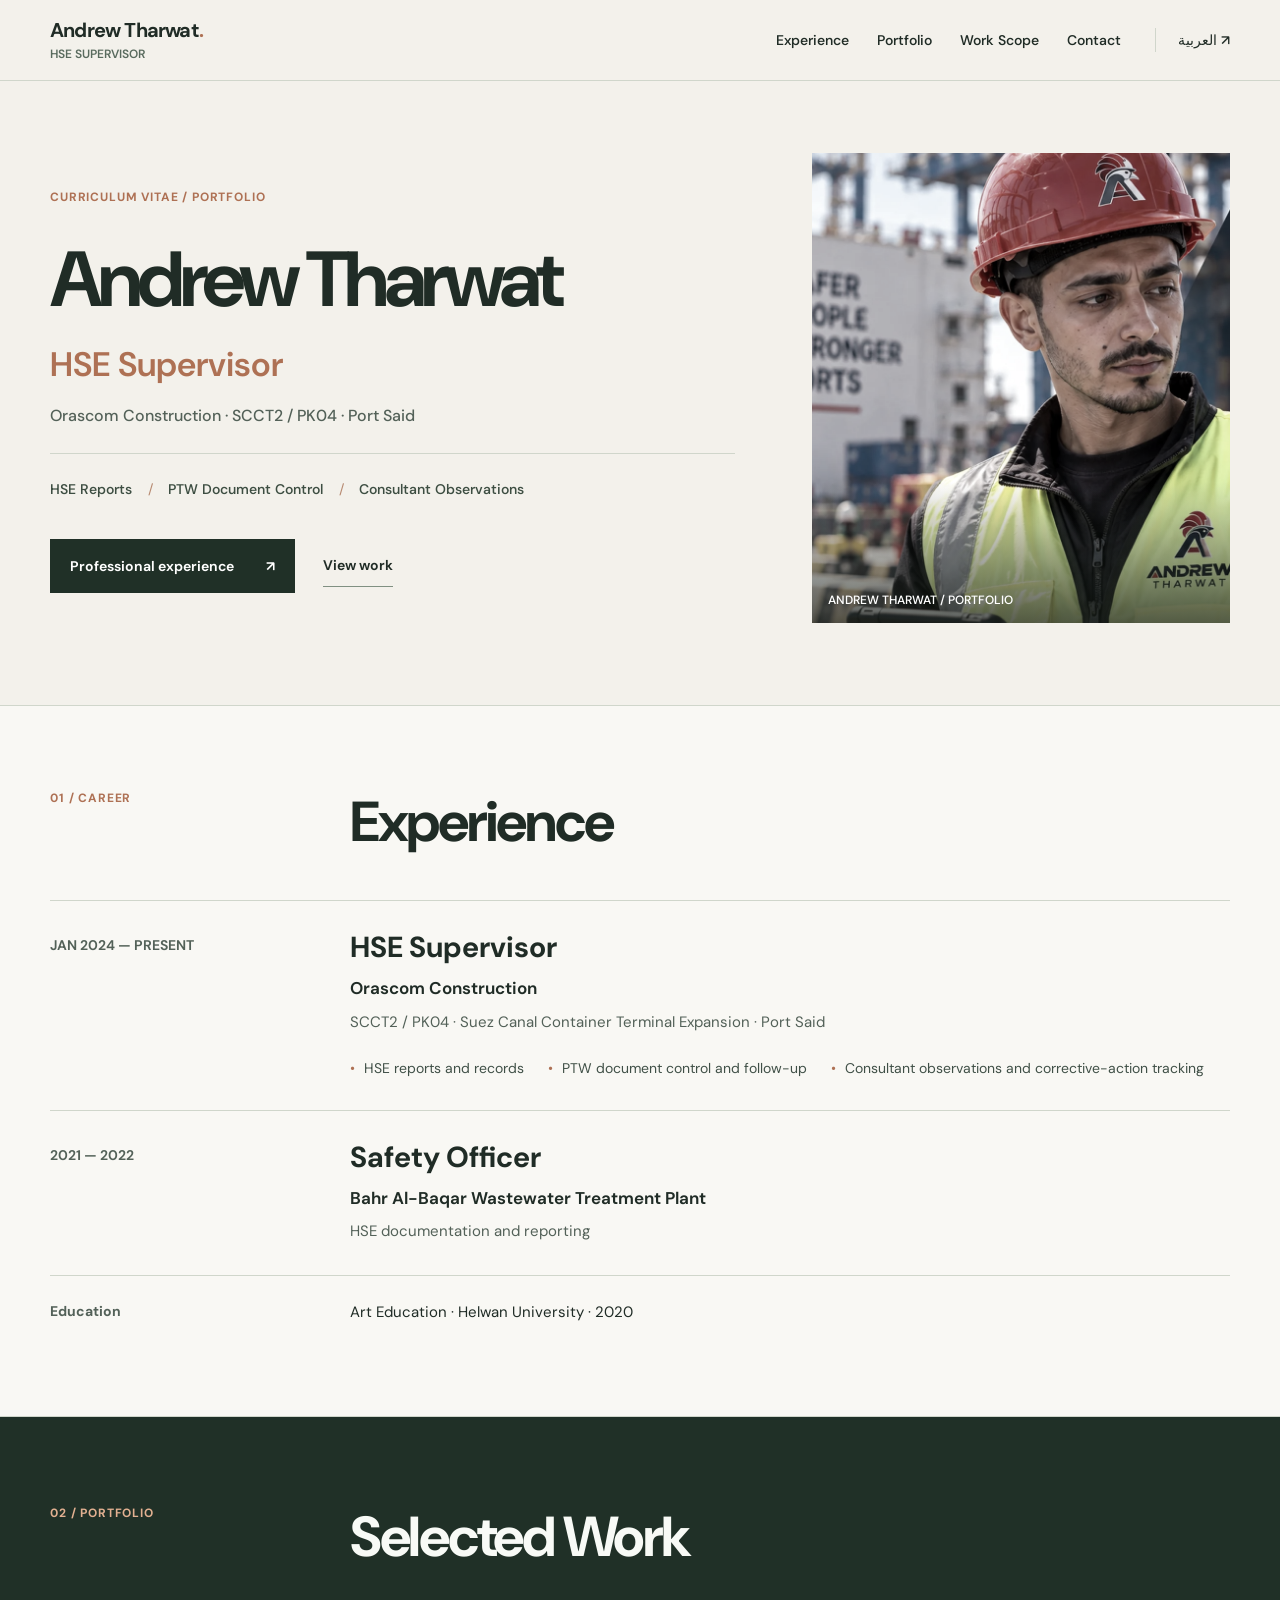
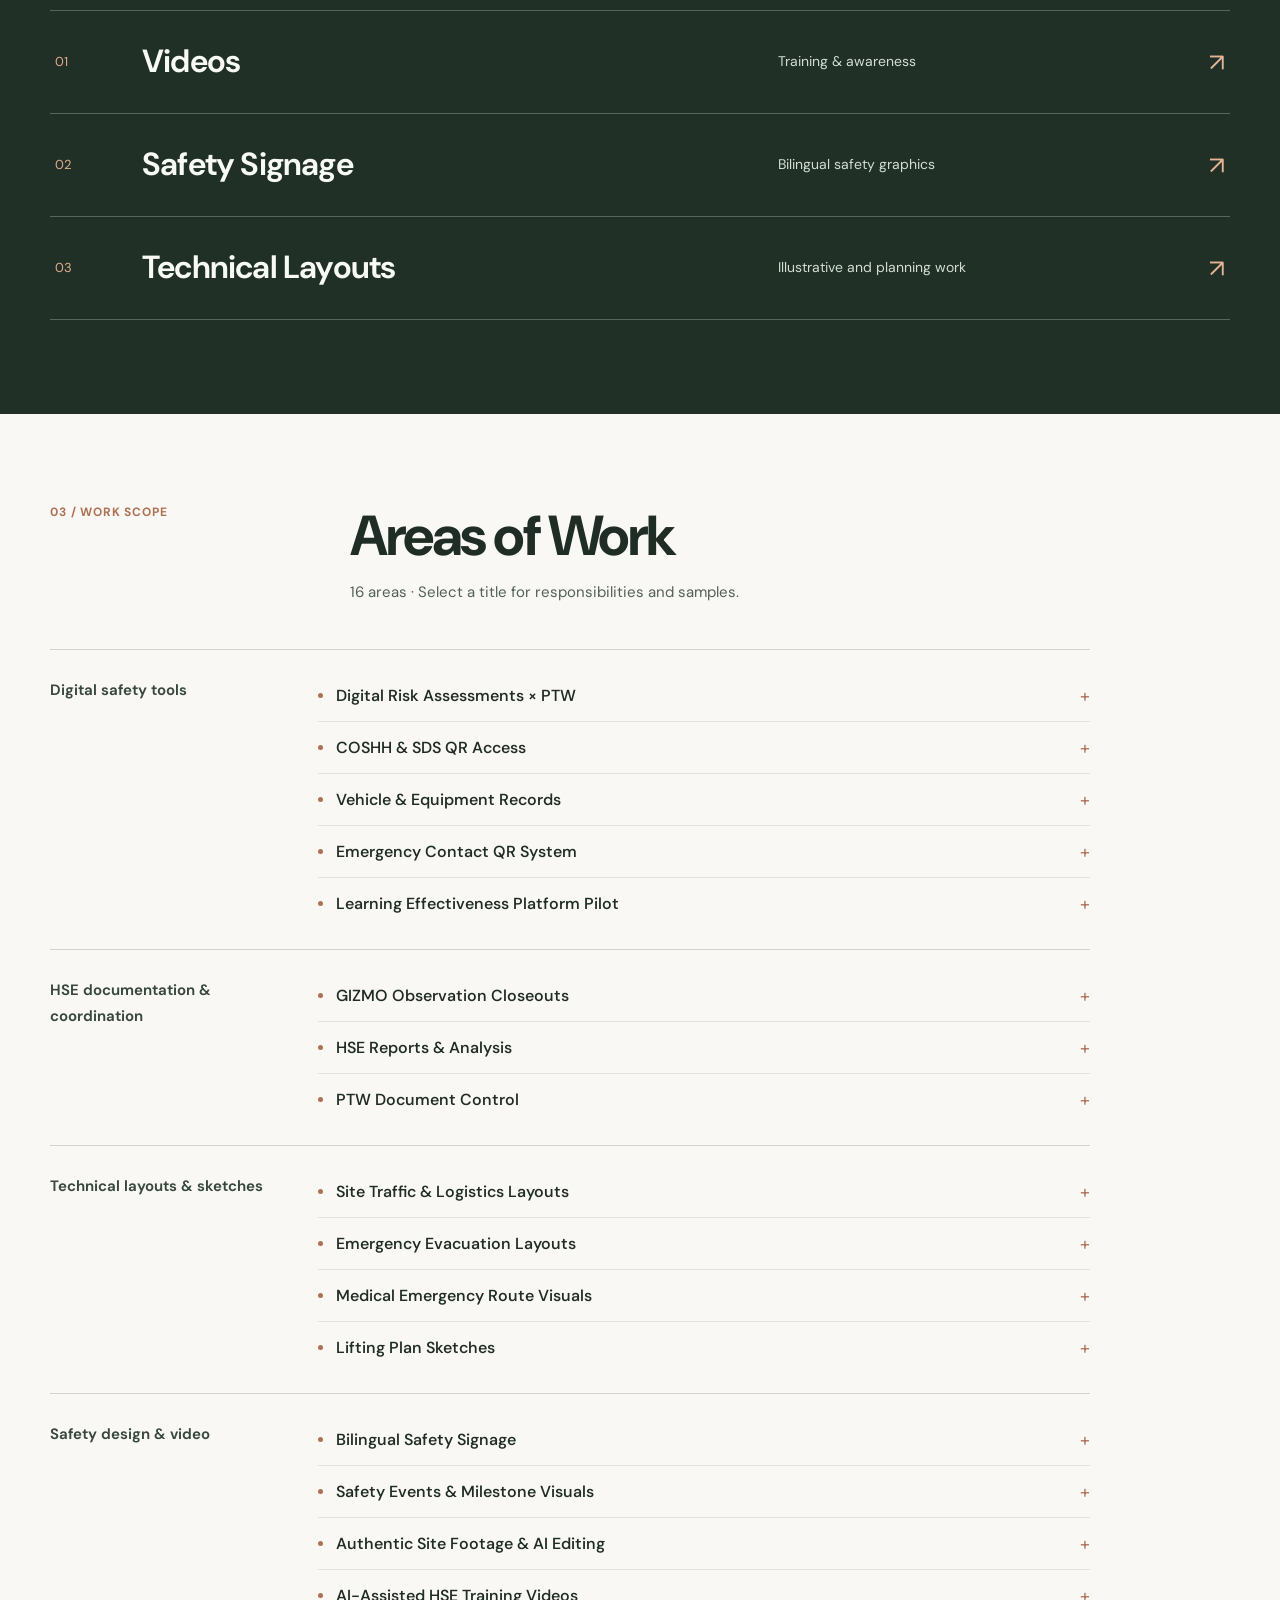
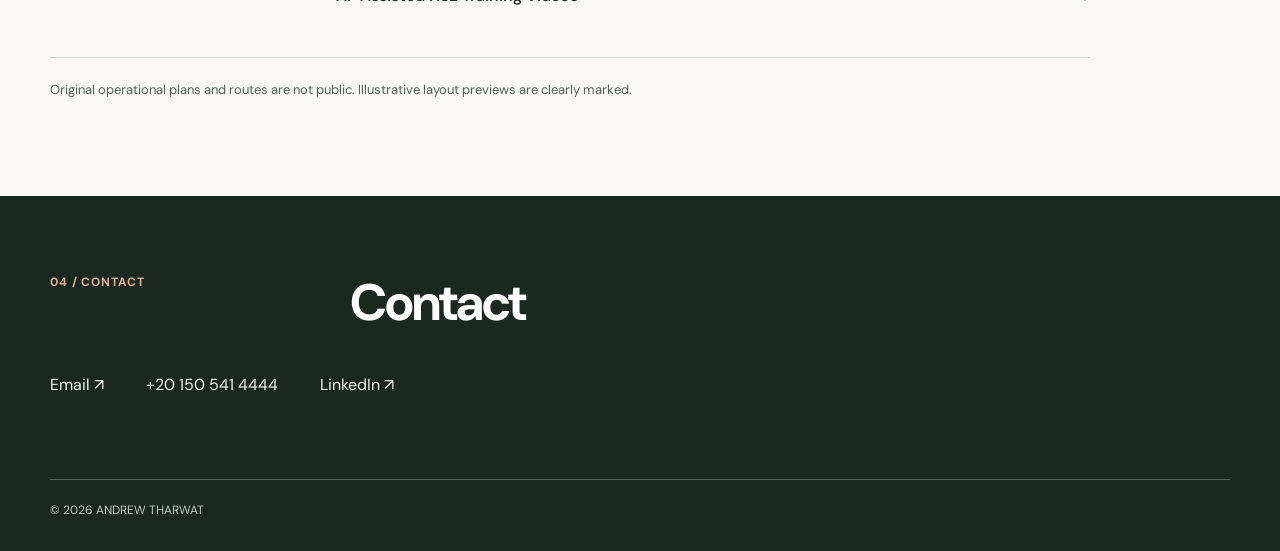
==== commit dd2e2757: "fix(production): remove stale V14 preview banner and return-to-live link from index.html" ====
--- a/index.html
+++ b/index.html
@@ -16,7 +16,6 @@
 </head>
 <body>
 <a class="skip" href="#main">Skip to content</a>
-<div class="preview-strip"><span>V14 · DESIGN PREVIEW</span><a href="https://andrew.atstudioimpact.com/" target="_blank" rel="noopener noreferrer">Live site ↗</a></div>
 <header class="site-header"><div class="wrap nav-shell">
 <a class="identity" href="#top"><strong class="identity-name">Andrew Tharwat<span class="period">.</span></strong><small class="identity-spec">HSE SUPERVISOR</small></a>
 <nav class="site-nav" aria-label="Navigation"><a href="#career">Experience</a><a href="#collections">Portfolio</a><a href="#experience">Work Scope</a><a href="#contact">Contact</a></nav>
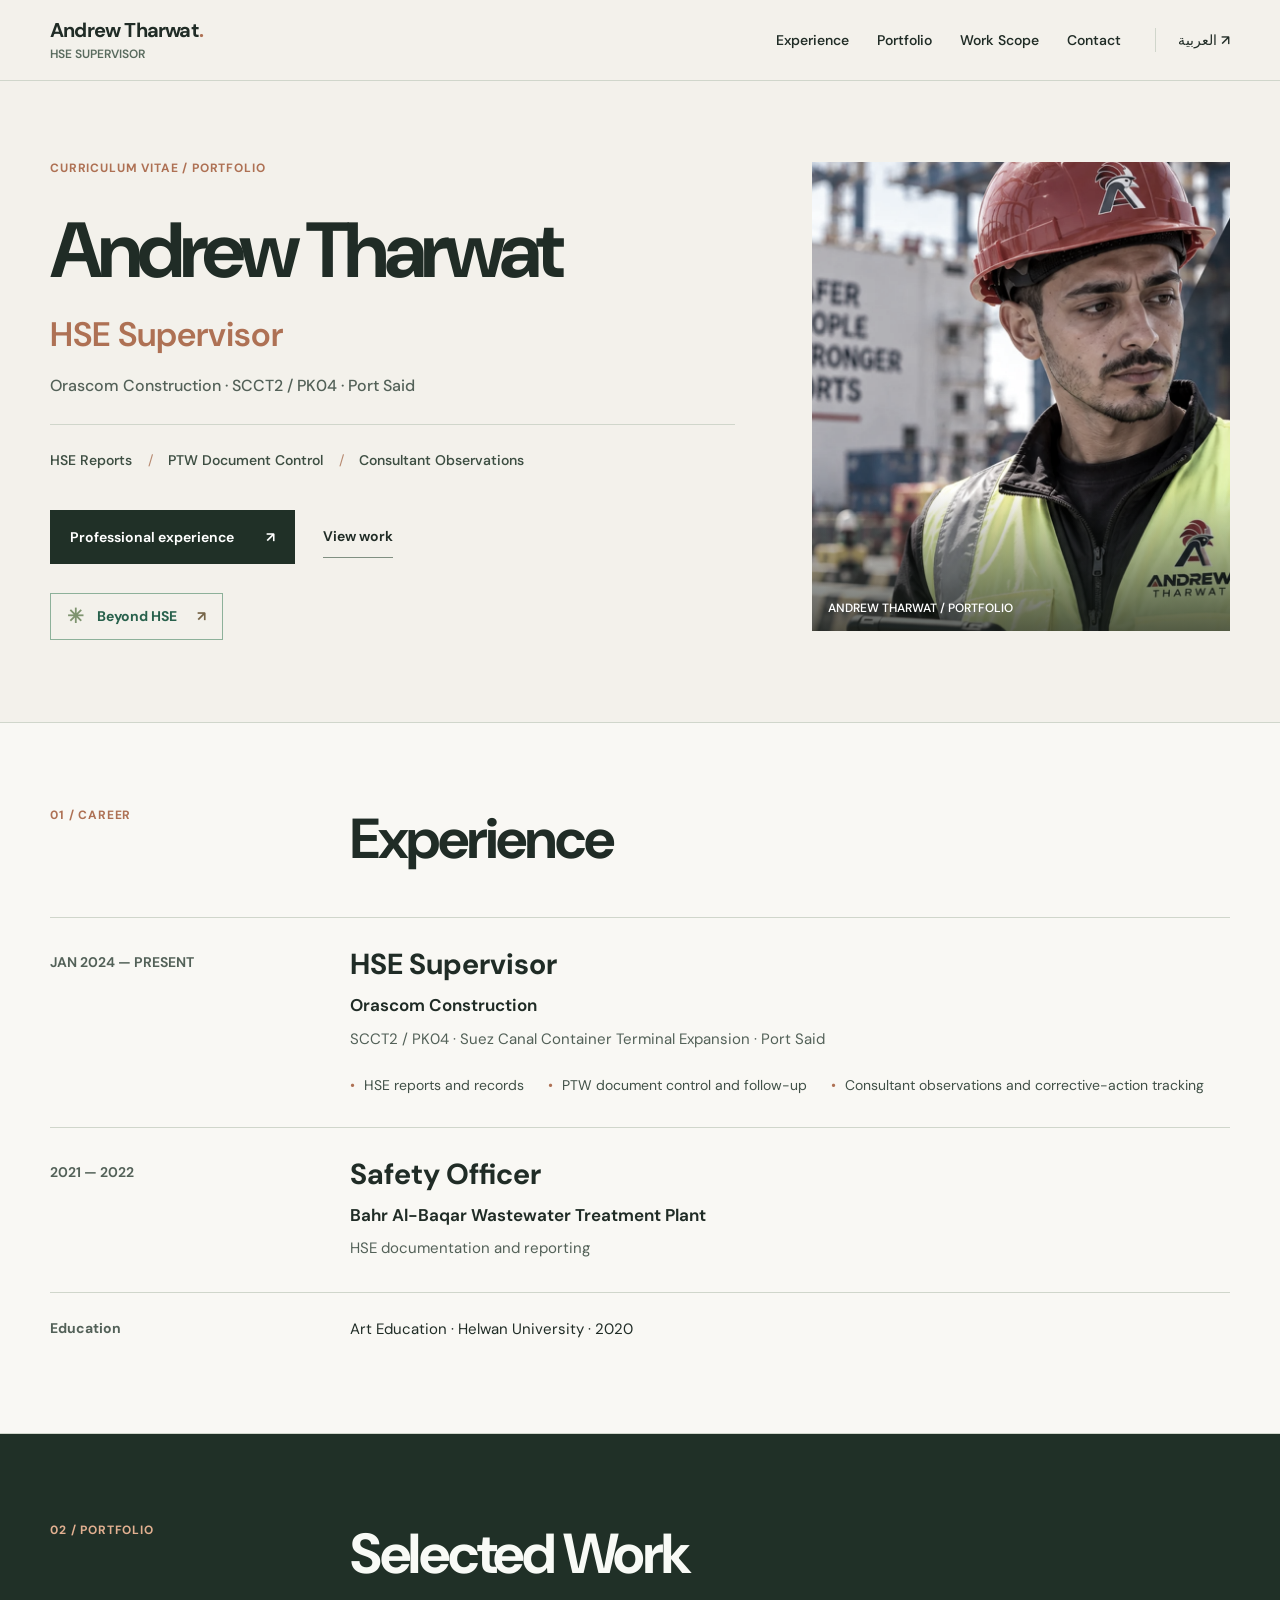
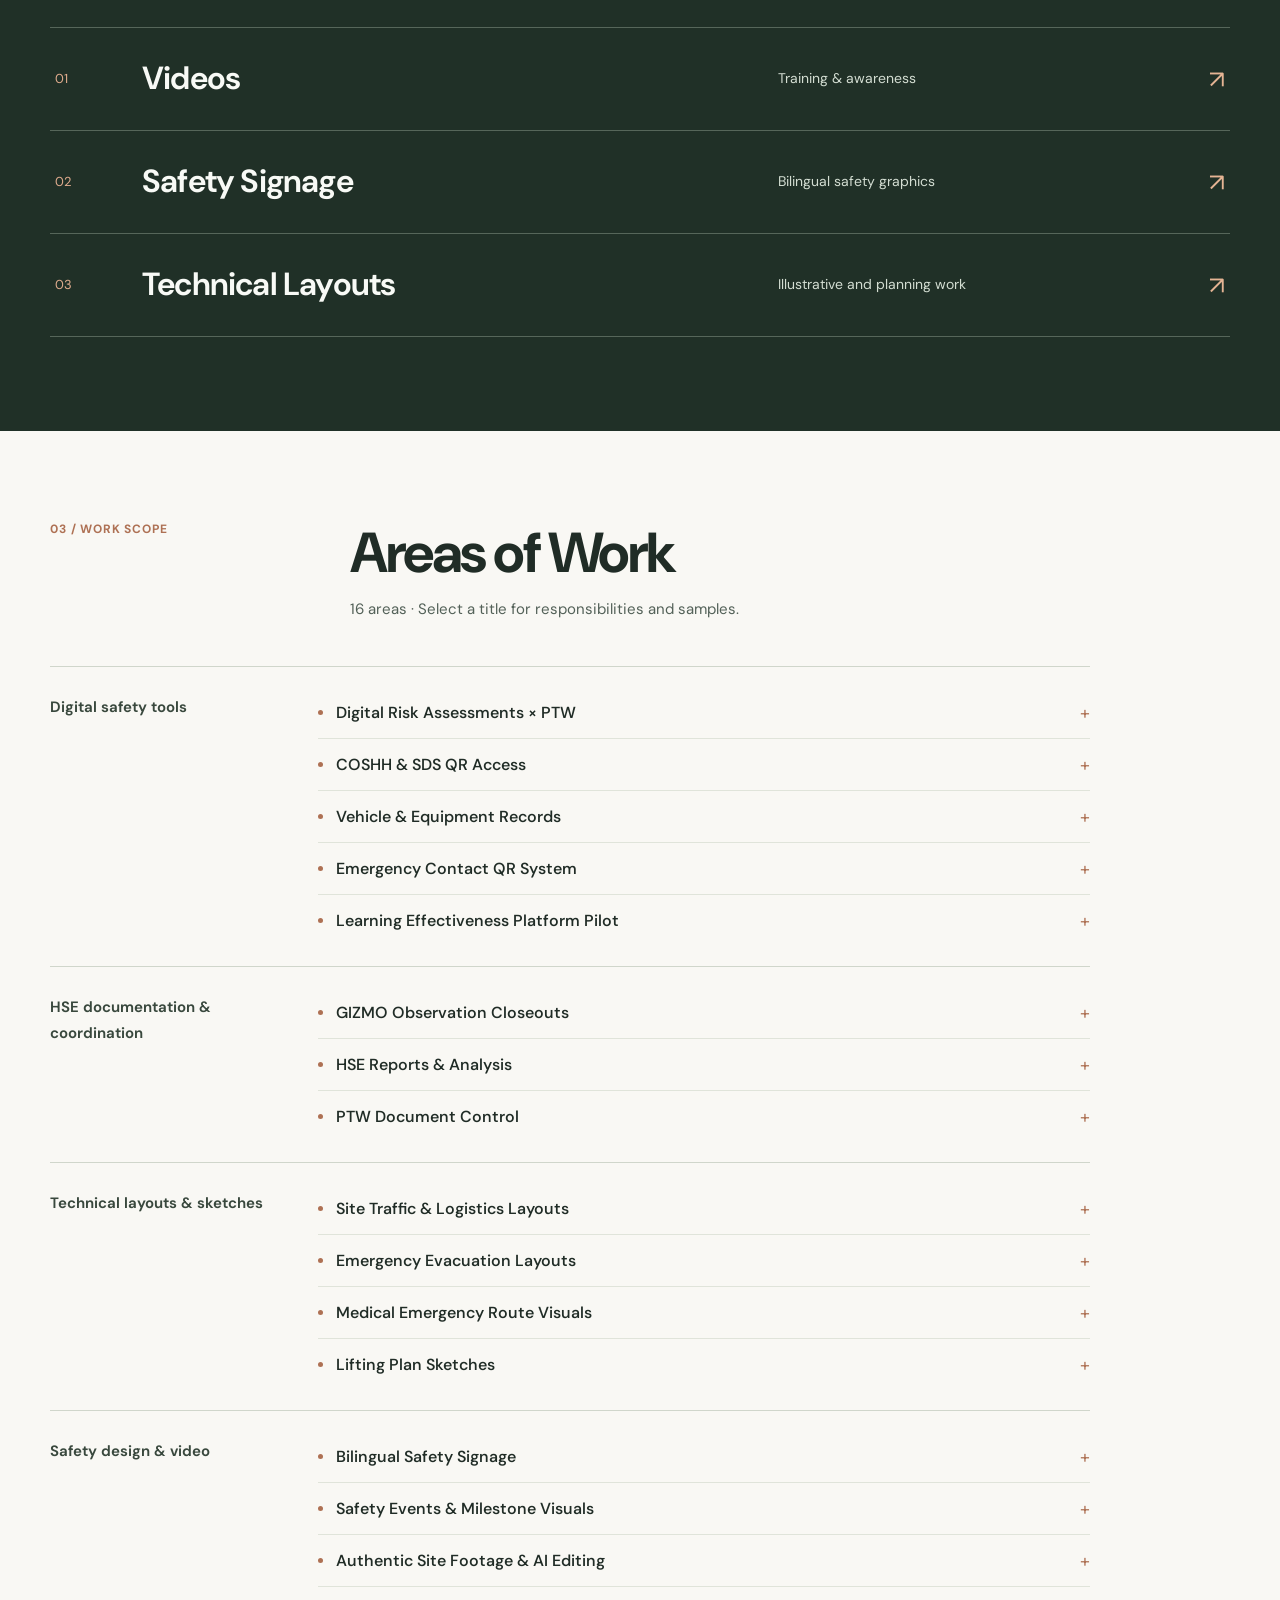
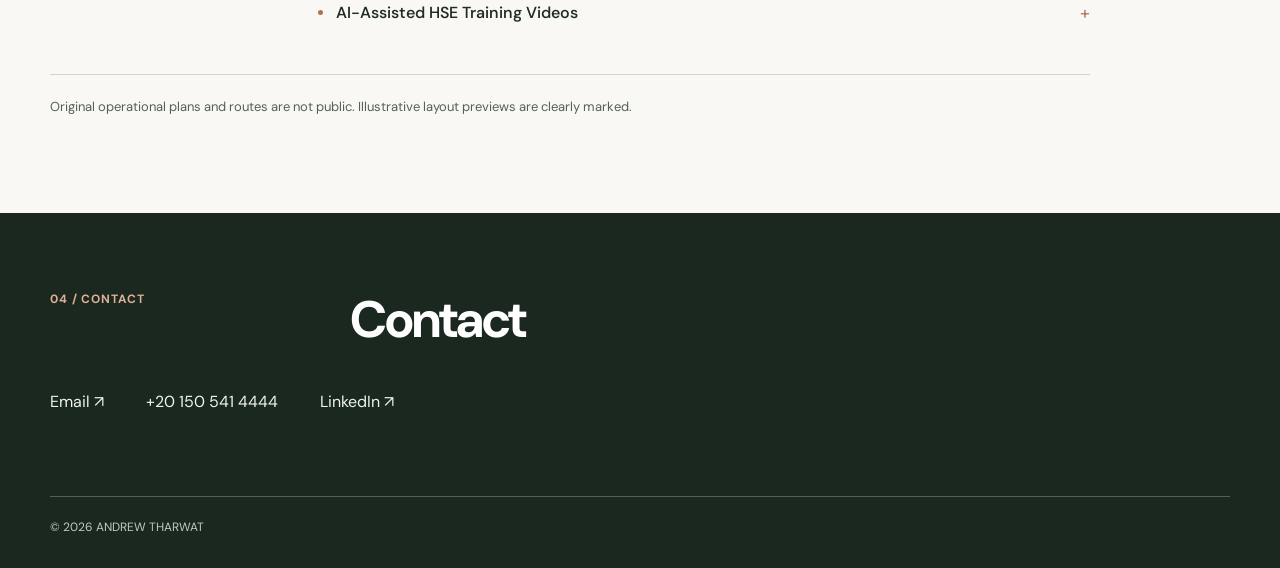
==== commit ae0426de: "preview: add independent Beyond HSE bilingual portfolio world without changing CV production" ====
--- a/index.html
+++ b/index.html
@@ -12,7 +12,7 @@
 <link href="https://fonts.googleapis.com/css2?family=DM+Sans:wght@400;500;600;700&family=IBM+Plex+Sans+Arabic:wght@400;500;600;700&display=swap" rel="stylesheet">
 <link rel="stylesheet" href="v14.css">
 <script defer src="data.js"></script><script defer src="v11.js"></script><script defer src="v12-work.js"></script>
-<title>Andrew Tharwat | HSE Supervisor — Portfolio Preview</title>
+<title>Andrew Tharwat | HSE Supervisor — Portfolio</title>
 </head>
 <body>
 <a class="skip" href="#main">Skip to content</a>
@@ -31,6 +31,7 @@
     <p class="hero-description">Orascom Construction · SCCT2 / PK04 · Port Said</p>
     <ul class="hero-competencies"><li>HSE Reports</li><li>PTW Document Control</li><li>Consultant Observations</li></ul>
     <div class="hero-buttons"><a class="primary-link" href="#career">Professional experience <span aria-hidden="true">↗</span></a><a class="secondary-link" href="#collections">View work</a></div>
+    <a class="beyond-entry" href="beyond.html" aria-label="Explore work beyond HSE"><span>✳</span> Beyond HSE <span aria-hidden="true">↗</span></a>
   </div>
   <figure class="hero-photo"><img src="assets/work/andrew-portrait.webp" alt="Andrew Tharwat — professional portrait" width="900" height="1100" fetchpriority="high"><figcaption>ANDREW THARWAT / PORTFOLIO</figcaption></figure>
 </div>
--- a/v14.css
+++ b/v14.css
@@ -11,8 +11,8 @@
 .skip:focus{top:9px}
 .eyebrow{font-size:12px;font-weight:700;letter-spacing:.07em;color:var(--accent)}
 html[lang=ar] .eyebrow{letter-spacing:0;font-size:14px}
-.preview-strip{background:#e4e6dc;color:#334239;padding:6px 44px;display:flex;align-items:center;justify-content:space-between;gap:18px;min-height:35px;font-size:12px;font-weight:650}
-.preview-strip a{text-decoration:underline;text-underline-offset:3px}
+
+
 .site-header{background:rgba(243,241,235,.97);backdrop-filter:blur(14px);border-bottom:1px solid var(--line);position:sticky;top:0;z-index:20}
 .nav-shell{height:80px;display:flex;gap:34px;align-items:center}
 .identity{display:flex;flex-direction:column;align-items:flex-start;line-height:1.25;flex-shrink:0}
@@ -150,7 +150,7 @@
 }
 @media(max-width:720px){
  .wrap,.library-inner{width:calc(100% - 42px)}
- .preview-strip{padding-inline:20px}
+
  .nav-shell{height:73px;gap:16px}
  .site-nav{gap:13px}
  .site-nav a{font-size:12px}
@@ -204,3 +204,11 @@
  html{scroll-behavior:auto}
  *,:before,:after{transition:none!important;animation:none!important}
 }
+
+
+/* Isolated portal entry to the creative/technology page. */
+.beyond-entry{display:inline-flex;align-items:center;gap:13px;margin-top:29px;color:#28614c;font-size:14px;font-weight:700;border:1px solid #8db19a;padding:10px 16px;max-width:max-content;text-decoration:none}
+.beyond-entry span:first-child{color:#7f9470;font-size:20px;line-height:1}
+.beyond-entry span:last-child{margin-inline-start:7px;color:#766548}
+.beyond-entry:hover{background:#e2efe1;border-color:#537965}
+@media(max-width:720px){.beyond-entry{margin-top:20px;font-size:14px}}
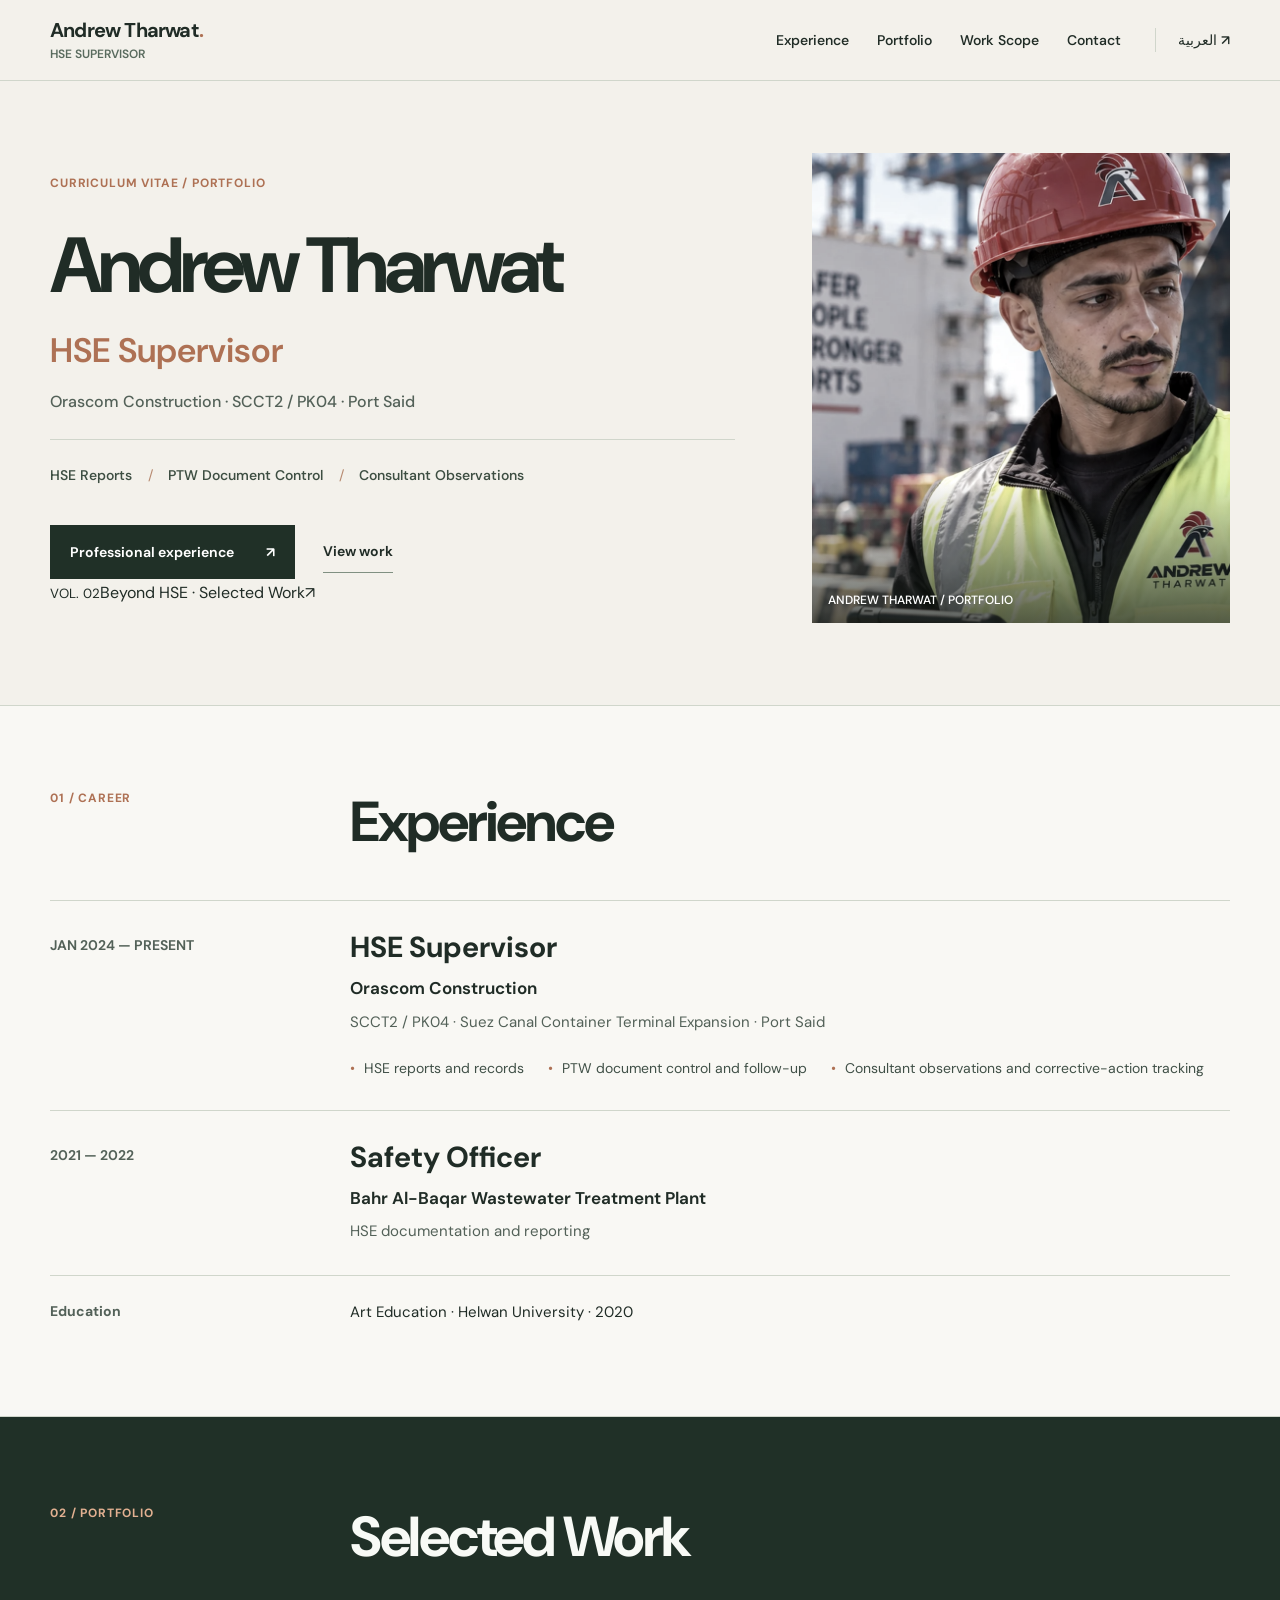
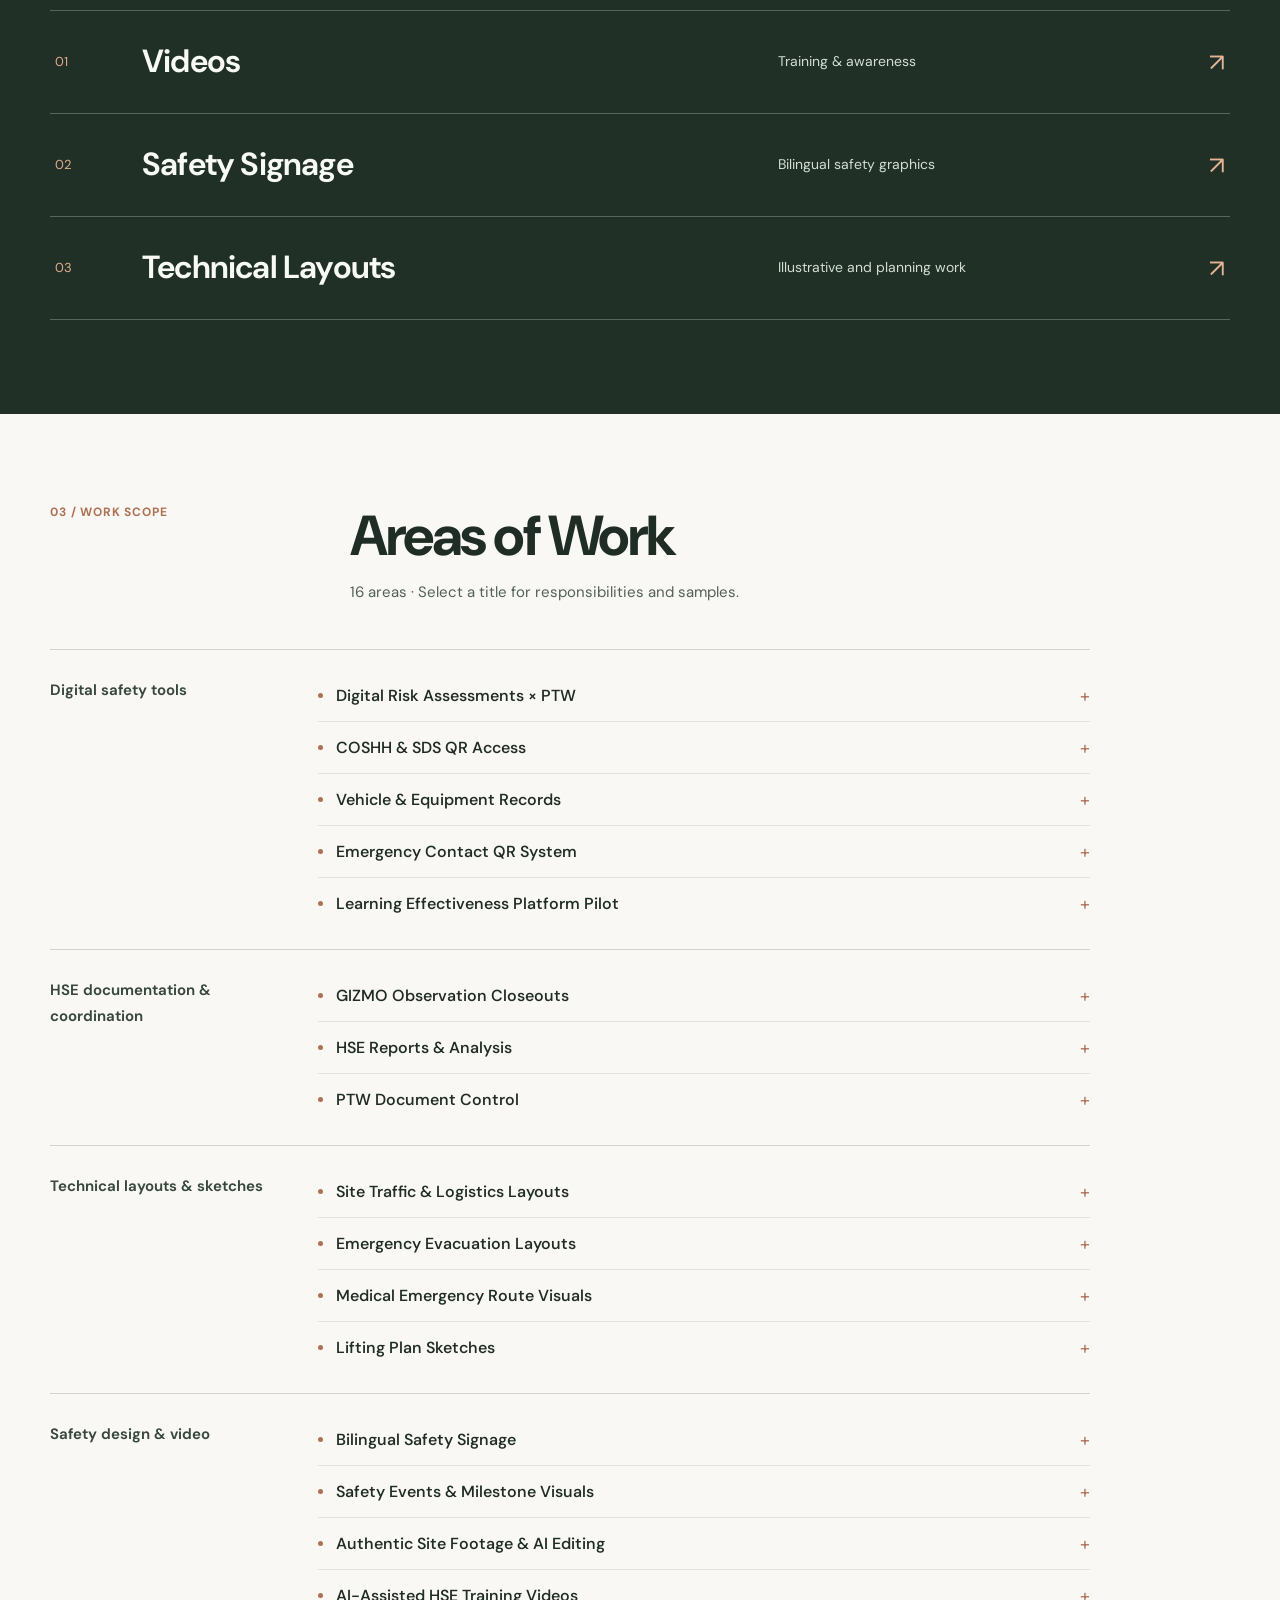
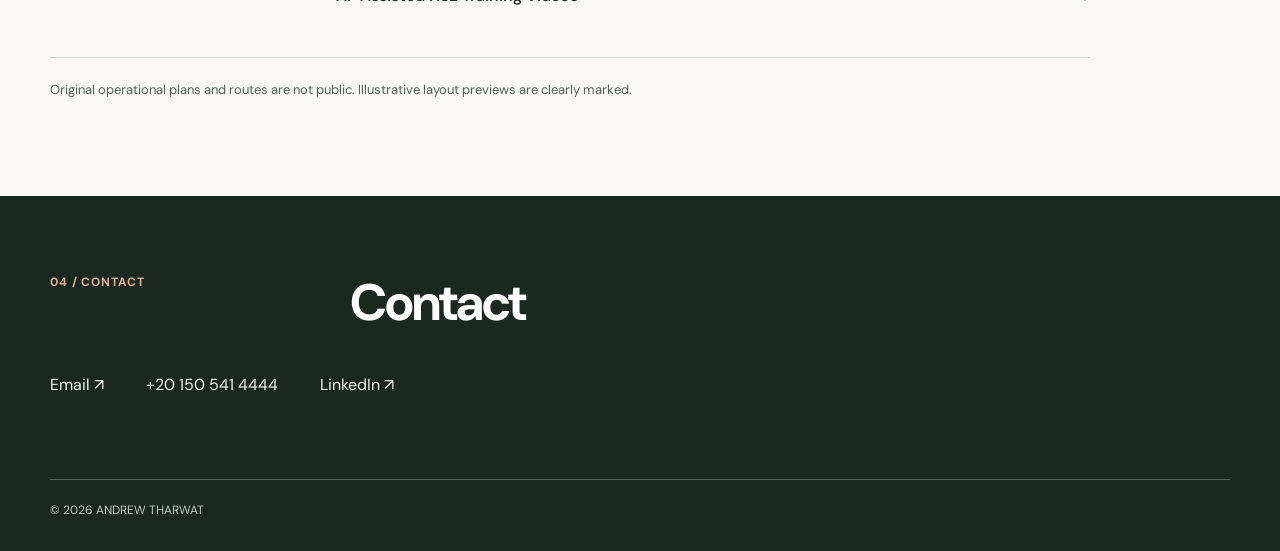
==== commit 8be7da69: "preview: add discrete second-volume link to English professional CV" ====
--- a/index.html
+++ b/index.html
@@ -31,7 +31,7 @@
     <p class="hero-description">Orascom Construction · SCCT2 / PK04 · Port Said</p>
     <ul class="hero-competencies"><li>HSE Reports</li><li>PTW Document Control</li><li>Consultant Observations</li></ul>
     <div class="hero-buttons"><a class="primary-link" href="#career">Professional experience <span aria-hidden="true">↗</span></a><a class="secondary-link" href="#collections">View work</a></div>
-    <a class="beyond-entry" href="beyond.html" aria-label="Explore work beyond HSE"><span>✳</span> Beyond HSE <span aria-hidden="true">↗</span></a>
+  <a class="second-volume-link" href="beyond.html"><small>VOL. 02</small><span>Beyond HSE · Selected Work</span><span aria-hidden="true">↗</span></a>
   </div>
   <figure class="hero-photo"><img src="assets/work/andrew-portrait.webp" alt="Andrew Tharwat — professional portrait" width="900" height="1100" fetchpriority="high"><figcaption>ANDREW THARWAT / PORTFOLIO</figcaption></figure>
 </div>
